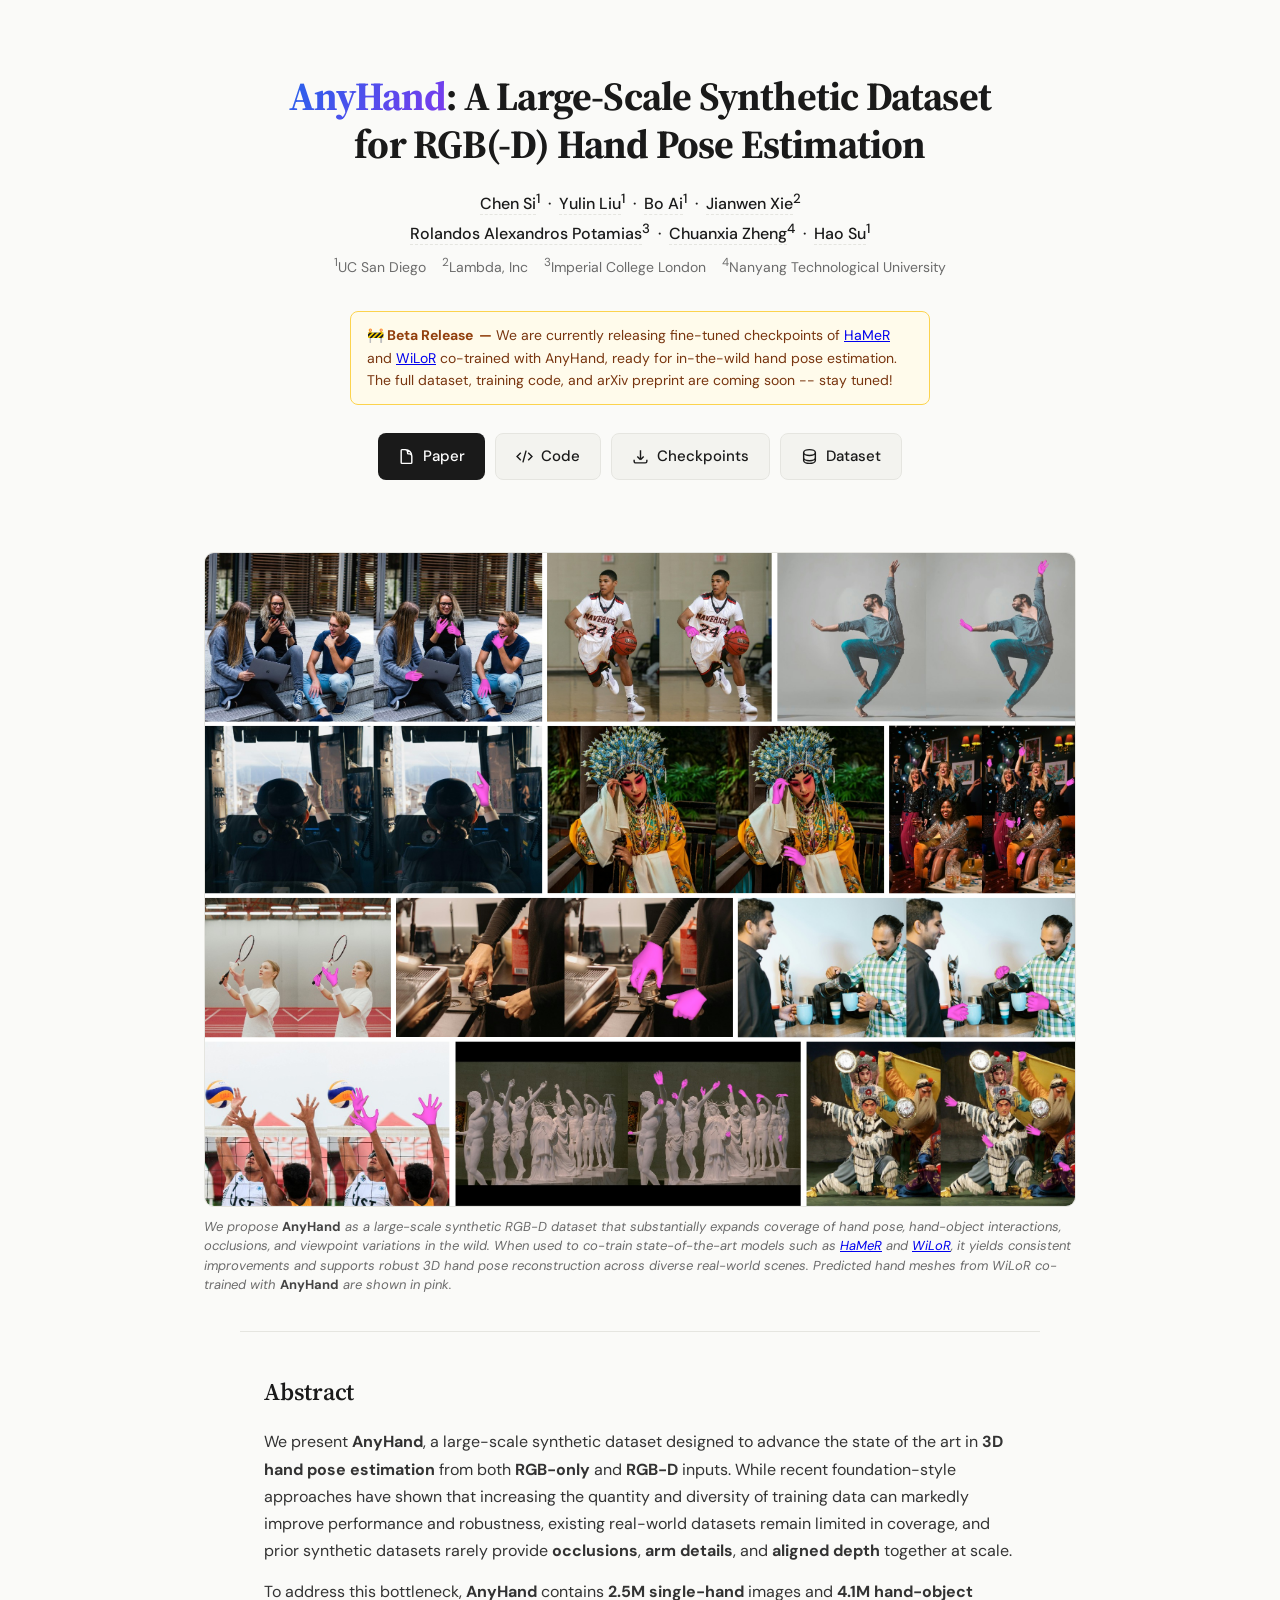
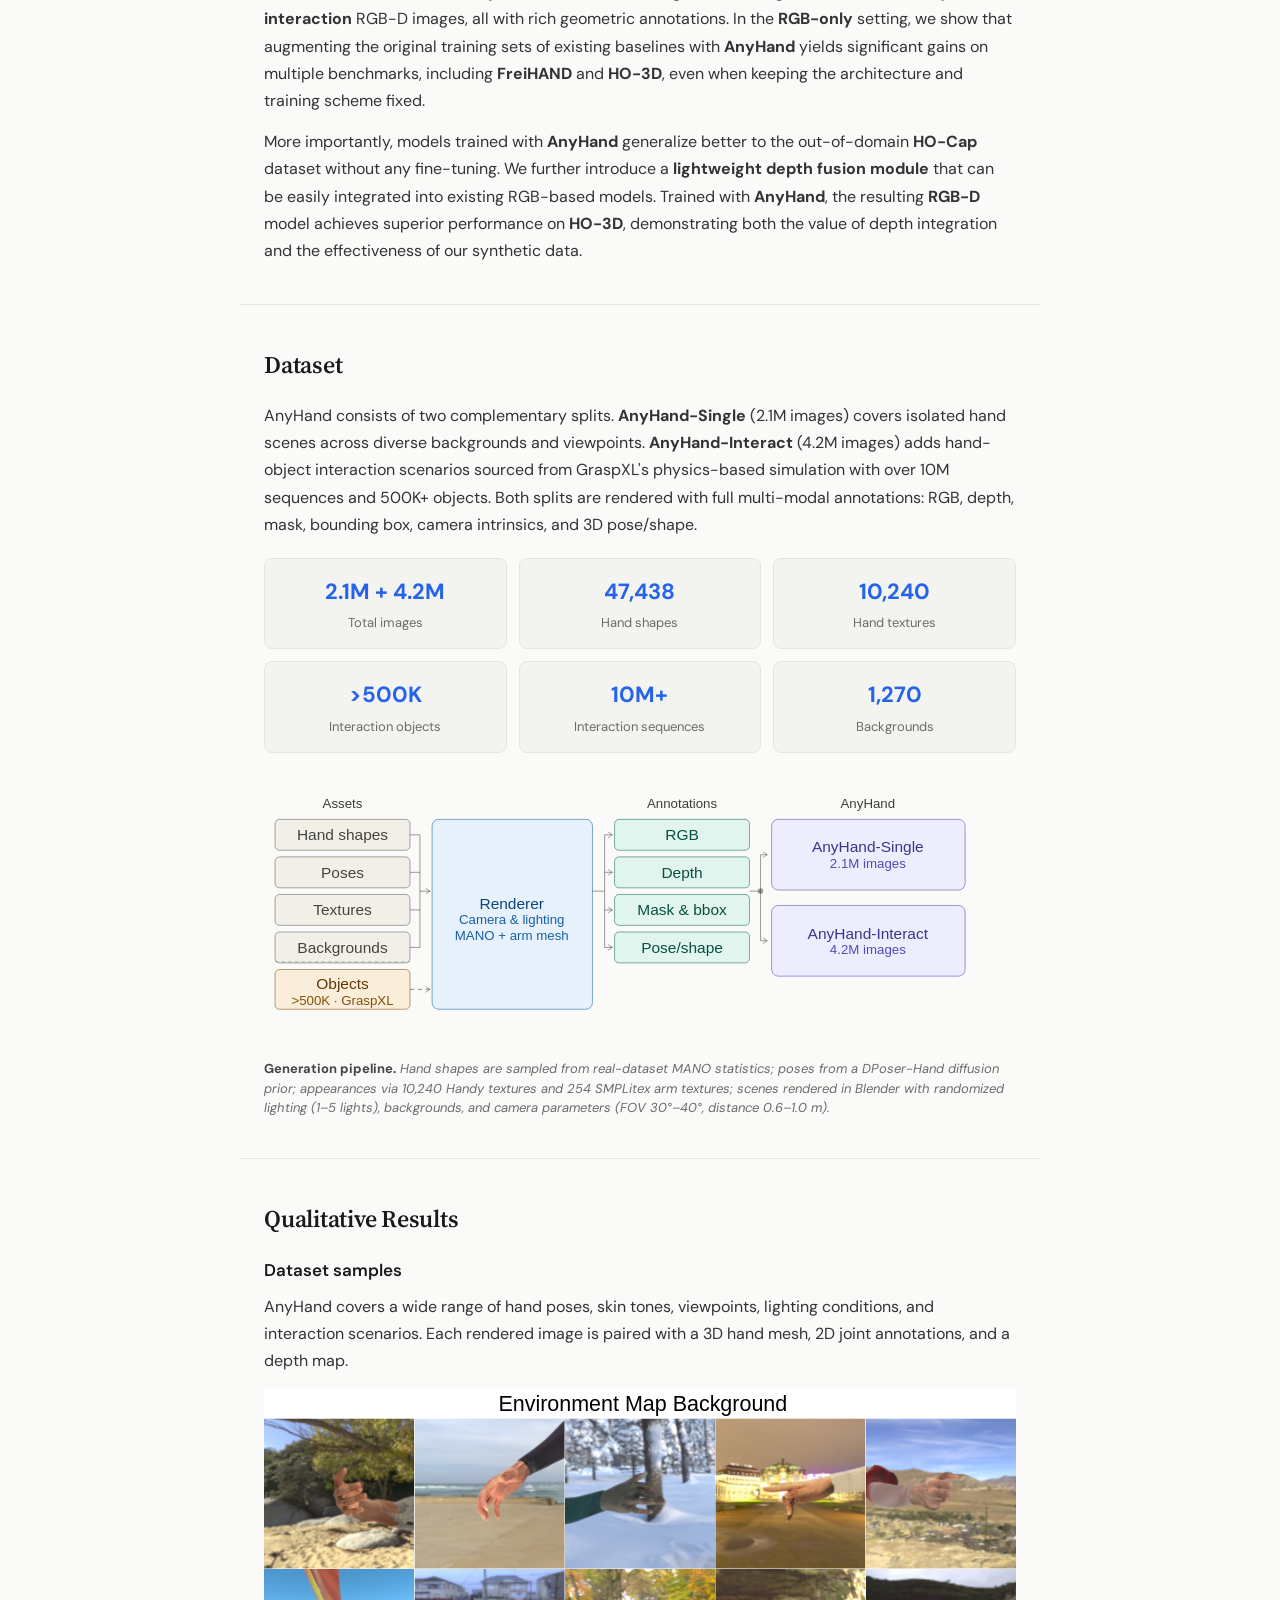
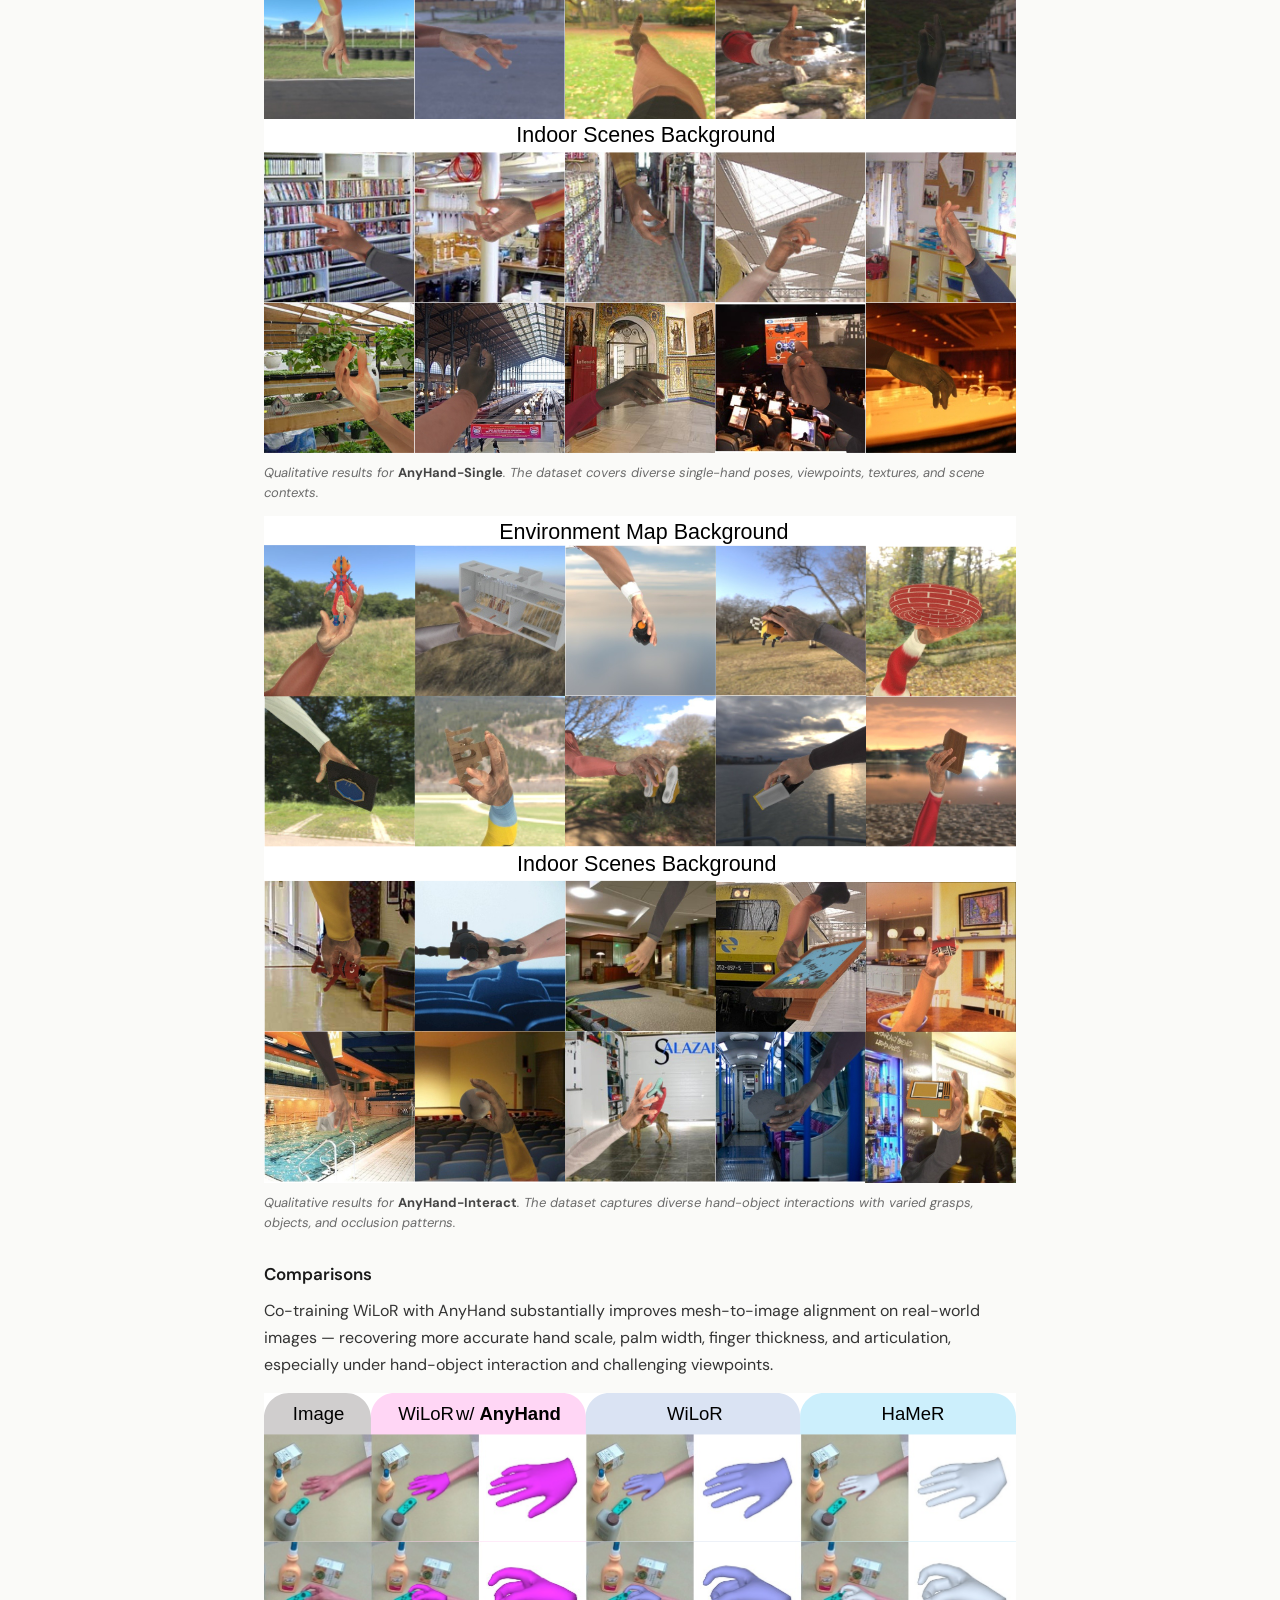
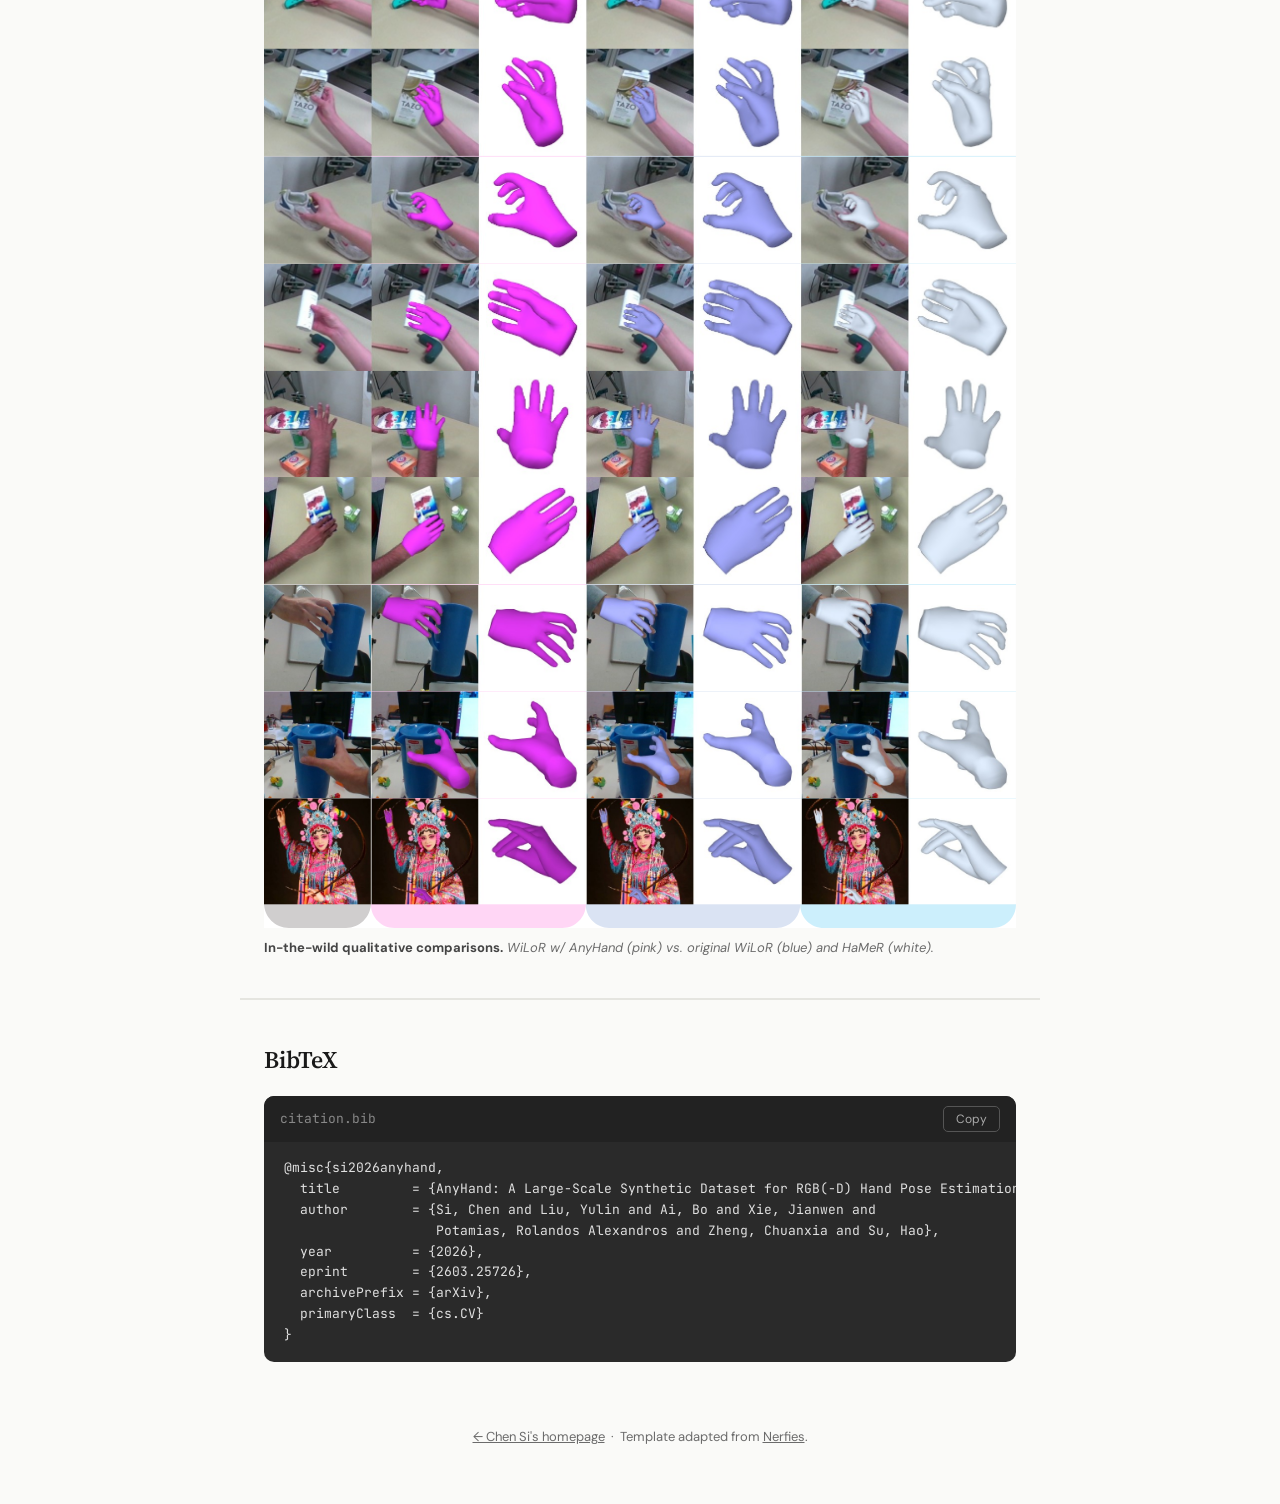
==== projects/AnyHand/index.html @ 67a6079a "add arxiv links" ====
<!DOCTYPE html>
<html lang="en">
<head>
  <meta charset="UTF-8">
  <meta name="viewport" content="width=device-width, initial-scale=1.0">
  <title>AnyHand: A Large-Scale Synthetic Dataset for RGB(-D) Hand Pose Estimation</title>
  <meta name="description" content="AnyHand is a large-scale synthetic dataset for RGB(-D) hand pose estimation with 6.3M images covering diverse poses, appearances, and hand-object interactions.">
  <link rel="preconnect" href="https://fonts.googleapis.com">
  <link href="https://fonts.googleapis.com/css2?family=Source+Serif+4:ital,opsz,wght@0,8..60,300;0,8..60,400;0,8..60,600;0,8..60,700;1,8..60,400&family=JetBrains+Mono:wght@400&family=DM+Sans:wght@400;500;600&display=swap" rel="stylesheet">
  <style>
    :root {
      --bg: #fafaf8;
      --fg: #1a1a1a;
      --muted: #6b6b6b;
      --accent: #2563eb;
      --border: #e5e5e0;
      --card-bg: #f3f3ef;
      --code-bg: #2a2a2a;
      --code-fg: #e0e0e0;
      --max-w: 800px;
    }

    *, *::before, *::after { margin: 0; padding: 0; box-sizing: border-box; }

    body {
      font-family: 'DM Sans', sans-serif;
      background: var(--bg);
      color: var(--fg);
      line-height: 1.7;
      font-size: 16px;
      -webkit-font-smoothing: antialiased;
    }

    /* --- Hero --- */
    .hero {
      max-width: var(--max-w);
      margin: 0 auto;
      padding: 72px 24px 36px;
      text-align: center;
    }

    .venue-badge {
      display: inline-block;
      font-size: 13px;
      font-weight: 600;
      letter-spacing: 0.08em;
      text-transform: uppercase;
      color: var(--accent);
      border: 1.5px solid var(--accent);
      border-radius: 100px;
      padding: 4px 16px;
      margin-bottom: 28px;
    }

    h1 {
      font-family: 'Source Serif 4', serif;
      font-weight: 700;
      font-size: clamp(26px, 5vw, 40px);
      line-height: 1.2;
      letter-spacing: -0.02em;
      margin-bottom: 20px;
    }

    h1 .highlight {
      background: linear-gradient(120deg, #2563eb 0%, #7c3aed 100%);
      -webkit-background-clip: text;
      -webkit-text-fill-color: transparent;
      background-clip: text;
    }

    /* --- Authors --- */
    .authors {
      font-size: 16px;
      font-weight: 500;
      margin-bottom: 6px;
    }
    .authors a { color: var(--fg); text-decoration: none; border-bottom: 1px dashed var(--border); transition: border-color 0.2s; }
    .authors a:hover { border-color: var(--accent); color: var(--accent); }
    .authors .me { font-weight: 700; }

    .affiliations {
      font-size: 14px;
      color: var(--muted);
      margin-bottom: 32px;
    }

    /* --- Beta note --- */
    .beta-note {
      max-width: 580px;
      margin: 0 auto 28px;
      background: #fffbeb;
      border: 1px solid #fcd34d;
      border-radius: 8px;
      padding: 12px 16px;
      font-size: 14px;
      color: #78350f;
      text-align: left;
      line-height: 1.6;
    }
    .beta-note strong { color: #92400e; }

    /* --- Link buttons --- */
    .links {
      display: flex;
      justify-content: center;
      gap: 10px;
      flex-wrap: wrap;
    }

    .link-btn {
      display: inline-flex;
      align-items: center;
      gap: 8px;
      padding: 10px 20px;
      border-radius: 8px;
      font-size: 15px;
      font-weight: 500;
      text-decoration: none;
      transition: all 0.2s ease;
    }
    .link-btn.primary { background: var(--fg); color: #fff; }
    .link-btn.primary:hover { background: #333; transform: translateY(-1px); }
    .link-btn.secondary { background: var(--card-bg); color: var(--fg); border: 1px solid var(--border); }
    .link-btn.secondary:hover { background: #eaeae5; transform: translateY(-1px); }
    .link-btn svg { width: 17px; height: 17px; flex-shrink: 0; }

    /* --- Divider --- */
    .divider { max-width: var(--max-w); margin: 0 auto; border: none; border-top: 1px solid var(--border); }

    /* --- Sections --- */
    section { max-width: var(--max-w); margin: 0 auto; padding: 40px 24px; }

    section h2 {
      font-family: 'Source Serif 4', serif;
      font-weight: 600;
      font-size: 24px;
      margin-bottom: 16px;
      letter-spacing: -0.01em;
    }

    section h3 {
      font-size: 17px;
      font-weight: 600;
      margin: 28px 0 8px;
    }

    section p { color: #333; margin-bottom: 14px; }
    section p:last-child { margin-bottom: 0; }

    /* --- Teaser --- */
    .teaser { max-width: 920px; margin: 0 auto; padding: 36px 24px 0; text-align: center; }
    .teaser img { width: 100%; border-radius: 10px; border: 1px solid var(--border); }

    /* --- Figure placeholders --- */
    .fig-placeholder {
      width: 100%;
      background: var(--card-bg);
      border: 2px dashed #d1d1cc;
      border-radius: 10px;
      display: flex;
      flex-direction: column;
      align-items: center;
      justify-content: center;
      color: #aaa;
      gap: 5px;
    }
    .fig-placeholder svg { width: 26px; height: 26px; color: #ccc; margin-bottom: 2px; }
    .fig-placeholder .ph-label { font-weight: 600; font-size: 11px; letter-spacing: .6px; text-transform: uppercase; color: #c0c0bb; }
    .fig-placeholder .ph-path  { font-family: 'JetBrains Mono', monospace; font-size: 12px; color: #bbb; }
    .fig-placeholder .ph-note  { font-size: 12px; color: #ccc; }

    .fig-caption {
      font-size: 13px;
      color: var(--muted);
      margin-top: 10px;
      font-style: italic;
      line-height: 1.5;
    }
    .fig-caption strong { font-style: normal; color: #444; }

    /* --- Stats grid --- */
    .stats-grid {
      display: grid;
      grid-template-columns: repeat(3, 1fr);
      gap: 12px;
      margin: 20px 0;
    }
    .stat-card {
      background: var(--card-bg);
      border: 1px solid var(--border);
      border-radius: 8px;
      padding: 14px 12px;
      text-align: center;
    }
    .stat-val { font-size: 22px; font-weight: 700; color: var(--accent); }
    .stat-lbl { font-size: 13px; color: var(--muted); margin-top: 2px; }

    /* --- Tables --- */
    .table-wrap { overflow-x: auto; margin: 14px 0 6px; }
    table { width: 100%; border-collapse: collapse; font-size: 14px; min-width: 460px; }
    th {
      background: var(--card-bg);
      padding: 8px 12px;
      text-align: center;
      font-weight: 600;
      border-bottom: 2px solid var(--border);
      white-space: nowrap;
    }
    th.left { text-align: left; }
    td { padding: 7px 12px; border-bottom: 1px solid var(--border); text-align: center; }
    td.left { text-align: left; }
    tr:last-child td { border-bottom: none; }
    tr:hover td { background: rgba(37,99,235,0.03); }
    .rank1 { background: rgba(255,215,0,0.22); font-weight: 700; }
    .rank2 { background: rgba(192,192,192,0.22); font-weight: 700; }
    .rank3 { background: rgba(205,127,50,0.16); }
    tr.ours td { background: rgba(37,99,235,0.06); font-weight: 600; }
    tr.sep td  { border-top: 2px solid #ddd; }
    .table-note { font-size: 13px; color: var(--muted); font-style: italic; margin-top: 6px; }

    /* --- BibTeX --- */
    .bibtex-container { background: var(--code-bg); border-radius: 10px; overflow: hidden; }
    .bibtex-header {
      display: flex; justify-content: space-between; align-items: center;
      padding: 10px 16px; background: #222;
      font-size: 13px; color: #888; font-family: 'JetBrains Mono', monospace;
    }
    .copy-btn {
      background: transparent; border: 1px solid #555; color: #aaa;
      font-size: 12px; font-family: 'DM Sans', sans-serif;
      padding: 4px 12px; border-radius: 5px; cursor: pointer; transition: all 0.2s;
    }
    .copy-btn:hover { background: #444; color: #fff; }
    .copy-btn.copied { background: #16a34a; border-color: #16a34a; color: #fff; }
    .bibtex-code {
      padding: 16px 20px;
      font-family: 'JetBrains Mono', monospace;
      font-size: 13px; line-height: 1.6;
      color: var(--code-fg); overflow-x: auto; white-space: pre;
    }

    /* --- Footer --- */
    footer {
      max-width: var(--max-w); margin: 0 auto;
      padding: 24px 24px 56px;
      text-align: center; font-size: 13px; color: var(--muted);
    }
    footer a { color: var(--muted); }

    /* --- Animations --- */
    .hero, .teaser, section { animation: fadeUp 0.55s ease both; }
    .hero   { animation-delay: 0s; }
    .teaser { animation-delay: 0.08s; }
    section { animation-delay: 0.14s; }
    @keyframes fadeUp {
      from { opacity: 0; transform: translateY(14px); }
      to   { opacity: 1; transform: translateY(0); }
    }

    @media (max-width: 600px) {
      .hero { padding: 44px 18px 28px; }
      section { padding: 28px 18px; }
      .links { gap: 8px; }
      .link-btn { padding: 9px 14px; font-size: 14px; }
      .stats-grid { grid-template-columns: repeat(2, 1fr); }
    }
  </style>
</head>
<body>

<!-- ===== HERO ===== -->
<div class="hero">
  <!-- <div class="venue-badge">ECCV 2026</div> -->

  <h1>
    <span class="highlight">AnyHand</span>: A Large-Scale Synthetic Dataset<br>for RGB(-D) Hand Pose Estimation
  </h1>

  <p class="authors">
    <a href="https://chen-si-cs.github.io/">Chen Si</a><sup>1</sup> &nbsp;·&nbsp;
    <a href="https://liuyulinn.github.io/">Yulin Liu</a><sup>1</sup> &nbsp;·&nbsp;
    <a href="https://albertboai.com/">Bo Ai</a><sup>1</sup> &nbsp;·&nbsp;
    <a href="http://www.stat.ucla.edu/~jxie/">Jianwen Xie</a><sup>2</sup><br>
    <a href="https://rolpotamias.github.io/">Rolandos Alexandros Potamias</a><sup>3</sup> &nbsp;·&nbsp;
    <a href="https://physicalvision.github.io/people/~chuanxia">Chuanxia Zheng</a><sup>4</sup> &nbsp;·&nbsp;
    <a href="https://cseweb.ucsd.edu/~haosu/">Hao Su</a><sup>1</sup>
  </p>

  <p class="affiliations">
    <sup>1</sup>UC San Diego &nbsp;&nbsp;
    <sup>2</sup>Lambda, Inc &nbsp;&nbsp;
    <sup>3</sup>Imperial College London &nbsp;&nbsp;
    <sup>4</sup>Nanyang Technological University
  </p>

  <div class="beta-note">
    <strong>🚧 Beta Release &nbsp;—</strong>
    We are currently releasing fine-tuned checkpoints of <a class="paper-link" href="https://arxiv.org/abs/2312.05251">HaMeR</a> and <a class="paper-link" href="https://arxiv.org/abs/2409.12259">WiLoR</a>
    co-trained with AnyHand, ready for in-the-wild hand pose estimation.
    The full dataset, training code, and arXiv preprint are coming soon -- stay tuned!
  </div>

  <div class="links">
    <a href="https://arxiv.org/abs/2603.25726" class="link-btn primary">
      <svg xmlns="http://www.w3.org/2000/svg" fill="none" viewBox="0 0 24 24" stroke="currentColor" stroke-width="2">
        <path d="M19.5 14.25v-2.625a3.375 3.375 0 0 0-3.375-3.375h-1.5A1.125 1.125 0 0 1 13.5 7.125v-1.5a3.375 3.375 0 0 0-3.375-3.375H8.25m2.25 0H5.625c-.621 0-1.125.504-1.125 1.125v17.25c0 .621.504 1.125 1.125 1.125h12.75c.621 0 1.125-.504 1.125-1.125V11.25a9 9 0 0 0-9-9Z"/>
      </svg>
      Paper
    </a>
    <!-- <a href="#" class="link-btn secondary">
      <svg xmlns="http://www.w3.org/2000/svg" fill="none" viewBox="0 0 24 24" stroke="currentColor" stroke-width="2">
        <path d="M12 7.5h1.5m-1.5 3h1.5m-7.5 3h7.5m-7.5 3h7.5m3-9h3.375c.621 0 1.125.504 1.125 1.125V18a2.25 2.25 0 0 1-2.25 2.25M16.5 7.5V18a2.25 2.25 0 0 0 2.25 2.25M16.5 7.5V4.875c0-.621-.504-1.125-1.125-1.125H4.125C3.504 3.75 3 4.254 3 4.875V18a2.25 2.25 0 0 0 2.25 2.25h13.5M6 7.5h3v3H6v-3Z"/>
      </svg>
      arXiv
    </a> -->
    <a href="https://github.com/chen-si-cs/AnyHand" class="link-btn secondary">
      <svg xmlns="http://www.w3.org/2000/svg" fill="none" viewBox="0 0 24 24" stroke="currentColor" stroke-width="2">
        <path d="M17.25 6.75 22.5 12l-5.25 5.25m-10.5 0L1.5 12l5.25-5.25m7.5-3-4.5 16.5"/>
      </svg>
      Code
    </a>
    <a href="#" class="link-btn secondary">
      <svg xmlns="http://www.w3.org/2000/svg" fill="none" viewBox="0 0 24 24" stroke="currentColor" stroke-width="2">
        <path d="M3 16.5v2.25A2.25 2.25 0 0 0 5.25 21h13.5A2.25 2.25 0 0 0 21 18.75V16.5M16.5 12 12 16.5m0 0L7.5 12m4.5 4.5V3"/>
      </svg>
      Checkpoints
    </a>
    <a href="#" class="link-btn secondary">
      <svg xmlns="http://www.w3.org/2000/svg" fill="none" viewBox="0 0 24 24" stroke="currentColor" stroke-width="2">
        <path d="M20.25 6.375c0 2.278-3.694 4.125-8.25 4.125S3.75 8.653 3.75 6.375m16.5 0c0-2.278-3.694-4.125-8.25-4.125S3.75 4.097 3.75 6.375m16.5 0v11.25c0 2.278-3.694 4.125-8.25 4.125s-8.25-1.847-8.25-4.125V6.375m16.5 0v3.75m-16.5-3.75v3.75m16.5 0v3.75C20.25 16.153 16.556 18 12 18s-8.25-1.847-8.25-4.125v-3.75"/>
      </svg>
      Dataset
    </a>
  </div>
</div>

<!-- ===== TEASER ===== -->
<div class="teaser">
  <!--
    ┌─ REPLACEMENT ───────────────────────────────────────────────────┐
    │ teaser figure                                                  │
    └────────────────────────────────────────────────────────────────┘
  -->
  <img src="figs/teaser.svg" alt="AnyHand teaser figure" style="width:100%; height:auto; display:block;">
  <p class="fig-caption" style="text-align: left;">
    We propose <strong>AnyHand</strong> as a large-scale synthetic RGB-D dataset that substantially expands coverage of hand pose, hand-object interactions, occlusions, and viewpoint variations in the wild.
    When used to co-train state-of-the-art models such as <a class="paper-link" href="https://arxiv.org/abs/2312.05251">HaMeR</a> and <a class="paper-link" href="https://arxiv.org/abs/2409.12259">WiLoR</a>, it yields consistent improvements and supports robust 3D hand pose reconstruction across diverse real-world scenes.
    Predicted hand meshes from WiLoR co-trained with <strong>AnyHand</strong> are shown in pink.
  </p>
</div>

<hr class="divider" style="margin-top: 36px;">

<!-- ===== ABSTRACT ===== -->
<section>
  <h2>Abstract</h2>
  <p>
  We present <strong>AnyHand</strong>, a large-scale synthetic dataset designed to advance the state of the art in <strong>3D hand pose estimation</strong> from both <strong>RGB-only</strong> and <strong>RGB-D</strong> inputs. While recent foundation-style approaches have shown that increasing the quantity and diversity of training data can markedly improve performance and robustness, existing real-world datasets remain limited in coverage, and prior synthetic datasets rarely provide <strong>occlusions</strong>, <strong>arm details</strong>, and <strong>aligned depth</strong> together at scale.
</p>

<p>
  To address this bottleneck, <strong>AnyHand</strong> contains <strong>2.5M single-hand</strong> images and <strong>4.1M hand-object interaction</strong> RGB-D images, all with rich geometric annotations. In the <strong>RGB-only</strong> setting, we show that augmenting the original training sets of existing baselines with <strong>AnyHand</strong> yields significant gains on multiple benchmarks, including <strong>FreiHAND</strong> and <strong>HO-3D</strong>, even when keeping the architecture and training scheme fixed.
</p>

<p>
  More importantly, models trained with <strong>AnyHand</strong> generalize better to the out-of-domain <strong>HO-Cap</strong> dataset without any fine-tuning. We further introduce a <strong>lightweight depth fusion module</strong> that can be easily integrated into existing RGB-based models. Trained with <strong>AnyHand</strong>, the resulting <strong>RGB-D</strong> model achieves superior performance on <strong>HO-3D</strong>, demonstrating both the value of depth integration and the effectiveness of our synthetic data.
</p>
</section>

<hr class="divider">

<!-- ===== DATASET ===== -->
<section>
  <h2>Dataset</h2>
  <p>
    AnyHand consists of two complementary splits.
    <strong>AnyHand-Single</strong> (2.1M images) covers isolated hand scenes across diverse backgrounds
    and viewpoints. <strong>AnyHand-Interact</strong> (4.2M images) adds hand-object interaction
    scenarios sourced from GraspXL's physics-based simulation with over 10M sequences and 500K+ objects.
    Both splits are rendered with full multi-modal annotations: RGB, depth, mask, bounding box,
    camera intrinsics, and 3D pose/shape.
  </p>

  <div class="stats-grid">
    <div class="stat-card"><div class="stat-val">2.1M + 4.2M</div><div class="stat-lbl">Total images</div></div>
    <div class="stat-card"><div class="stat-val">47,438</div><div class="stat-lbl">Hand shapes</div></div>
    <div class="stat-card"><div class="stat-val">10,240</div><div class="stat-lbl">Hand textures</div></div>
    <div class="stat-card"><div class="stat-val">&gt;500K</div><div class="stat-lbl">Interaction objects</div></div>
    <div class="stat-card"><div class="stat-val">10M+</div><div class="stat-lbl">Interaction sequences</div></div>
    <div class="stat-card"><div class="stat-val">1,270</div><div class="stat-lbl">Backgrounds</div></div>
  </div>

  <!--
    ┌─ REPLACE THIS BLOCK ──────────────────────────────────────────┐
    │ <img src="figs/pipeline.png" alt="AnyHand generation pipeline"│
    │      style="width:100%;border-radius:8px;                     │
    │             border:1px solid var(--border);">                  │
    └───────────────────────────────────────────────────────────────┘
  -->
  <img src="figs/anyhand_pipeline.svg" alt="AnyHand Gen Pipeline figure" style="width:100%; height:auto; display:block;">
  <p class="fig-caption" style="margin-top: 10px;">
    <strong>Generation pipeline.</strong> Hand shapes are sampled from real-dataset MANO statistics;
    poses from a DPoser-Hand diffusion prior; appearances via 10,240 Handy textures and 254 SMPLitex
    arm textures; scenes rendered in Blender with randomized lighting (1–5 lights), backgrounds, and
    camera parameters (FOV 30°–40°, distance 0.6–1.0 m).
  </p>
</section>

<hr class="divider">

<!-- ===== QUALITATIVE ===== -->
<section>
  <h2>Qualitative Results</h2>

  <h3 style="margin-top: 0;">Dataset samples</h3>
  <p>
    AnyHand covers a wide range of hand poses, skin tones, viewpoints, lighting conditions, and
    interaction scenarios. Each rendered image is paired with a 3D hand mesh, 2D joint annotations,
    and a depth map.
  </p>
  <!--
    ┌─ REPLACE THIS BLOCK ──────────────────────────────────────────┐
    │ <img src="figs/fig1_dataset_vis.png" alt="Dataset samples"    │
    │      style="width:100%;border-radius:8px;                     │
    │             border:1px solid var(--border);margin-top:14px;"> │
    └───────────────────────────────────────────────────────────────┘
  -->
  <img src="figs/single_hand_demo.svg" alt="AnyHand-Single Demo Figure" style="width:100%; height:auto; display:block;">
  <p class="fig-caption" style="margin-top: 10px;">
    Qualitative results for <strong>AnyHand-Single</strong>. The dataset covers diverse single-hand poses, viewpoints, textures, and scene contexts.
  </p>
  <img src="figs/interact_demo.svg" alt="AnyHand teaser figure" style="width:100%; height:auto; display:block;">
  <p class="fig-caption" style="margin-top: 10px;">
    Qualitative results for <strong>AnyHand-Interact</strong>. The dataset captures diverse hand-object interactions with varied grasps, objects, and occlusion patterns.
  </p>

  <h3>Comparisons</h3>
  <p>
    Co-training WiLoR with AnyHand substantially improves mesh-to-image alignment on real-world
    images — recovering more accurate hand scale, palm width, finger thickness, and articulation,
    especially under hand-object interaction and challenging viewpoints.
  </p>
  <!--
    ┌─ REPLACE THIS BLOCK ──────────────────────────────────────────┐
    │ <img src="figs/fig2_inthewild.png" alt="In-the-wild"          │
    │      style="width:100%;border-radius:8px;                     │
    │             border:1px solid var(--border);margin-top:14px;"> │
    └───────────────────────────────────────────────────────────────┘
  -->
  <img src="figs/in-the-wild-vis.svg" alt="In-the-wild" style="width:100%; height:auto; display:block;">
  <p class="fig-caption" style="margin-top: 10px;">
    <strong>In-the-wild qualitative comparisons.</strong>
    WiLoR w/ AnyHand (pink) vs. original WiLoR (blue) and HaMeR (white).
  </p>
</section>

<hr class="divider">

<!-- ===== RESULTS =====
<section>
  <h2>Results</h2>

  <h3 style="margin-top:0;">FreiHand</h3>
  <p style="font-size:14px; color:var(--muted); margin-bottom:0;">
    Co-training yields a <strong>7.6% PA-MPJPE improvement</strong> for HaMeR and
    <strong>1.9%</strong> for WiLoR.
  </p>
  <div class="table-wrap">
    <table>
      <thead>
        <tr>
          <th class="left">Method</th>
          <th>PA-MPJPE ↓</th><th>PA-MPVPE ↓</th><th>F@5mm ↑</th><th>F@15mm ↑</th>
        </tr>
      </thead>
      <tbody>
        <tr><td class="left">Mesh Graphormer</td><td>5.9</td><td>6.0</td><td>0.764</td><td>0.986</td></tr>
        <tr><td class="left">MobRecon</td><td>5.7</td><td>5.8</td><td>0.784</td><td>0.986</td></tr>
        <tr><td class="left">HaMeR <span style="font-size:12px;color:#999">CVPR24</span></td><td>6.0</td><td>5.7</td><td>0.785</td><td>0.990</td></tr>
        <tr><td class="left">Hamba <span style="font-size:12px;color:#999">NeurIPS24</span></td><td class="rank3">5.7</td><td class="rank2">5.3</td><td class="rank3">0.806</td><td class="rank2">0.992</td></tr>
        <tr><td class="left">WiLoR <span style="font-size:12px;color:#999">CVPR25</span></td><td class="rank2">5.5</td><td class="rank1">5.1</td><td class="rank1">0.825</td><td class="rank1">0.993</td></tr>
        <tr class="sep ours"><td class="left">HaMeR w/ AnyHand</td><td>5.545</td><td>5.246</td><td>0.811</td><td>0.993</td></tr>
        <tr class="ours"><td class="left">WiLoR w/ AnyHand</td><td class="rank1">5.394</td><td class="rank3">5.046</td><td class="rank2">0.827</td><td class="rank1">0.994</td></tr>
      </tbody>
    </table>
  </div>
  <p class="table-note">
    <span style="background:rgba(255,215,0,0.22);padding:1px 6px;border-radius:3px;">Gold</span> 1st &nbsp;
    <span style="background:rgba(192,192,192,0.22);padding:1px 6px;border-radius:3px;">Silver</span> 2nd &nbsp;
    <span style="background:rgba(205,127,50,0.16);padding:1px 6px;border-radius:3px;">Bronze</span> 3rd &nbsp;
    <span style="background:rgba(37,99,235,0.06);padding:1px 6px;border-radius:3px;font-weight:600;">Blue</span> ours
  </p>

  <h3>HO-3D v2</h3>
  <p style="font-size:14px; color:var(--muted); margin-bottom:0;">
    AnyHand reduces PA-MPJPE by <strong>3.0%</strong> for HaMeR and <strong>1.9%</strong> for WiLoR.
  </p>
  <div class="table-wrap">
    <table>
      <thead>
        <tr>
          <th class="left">Method</th>
          <th>AUCj ↑</th><th>PA-MPJPE ↓</th><th>AUCv ↑</th><th>PA-MPVPE ↓</th><th>F@5 ↑</th><th>F@15 ↑</th>
        </tr>
      </thead>
      <tbody>
        <tr><td class="left">AMVUR</td><td>0.835</td><td>8.3</td><td>0.836</td><td>8.2</td><td>0.608</td><td>0.965</td></tr>
        <tr><td class="left">HaMeR <span style="font-size:12px;color:#999">CVPR24</span></td><td>0.846</td><td>7.7</td><td>0.841</td><td>7.9</td><td>0.635</td><td>0.980</td></tr>
        <tr><td class="left">Hamba <span style="font-size:12px;color:#999">NeurIPS24</span></td><td class="rank3">0.850</td><td class="rank3">7.5</td><td class="rank3">0.843</td><td class="rank3">7.7</td><td class="rank3">0.648</td><td class="rank3">0.982</td></tr>
        <tr><td class="left">WiLoR <span style="font-size:12px;color:#999">CVPR25</span></td><td class="rank2">0.851</td><td class="rank2">7.5</td><td class="rank2">0.846</td><td class="rank2">7.7</td><td class="rank2">0.646</td><td class="rank2">0.983</td></tr>
        <tr class="sep ours"><td class="left">HaMeR w/ AnyHand</td><td class="rank2">0.851</td><td>7.471</td><td class="rank3">0.847</td><td>7.676</td><td>0.645</td><td class="rank1">0.984</td></tr>
        <tr class="ours"><td class="left">WiLoR w/ AnyHand</td><td class="rank1">0.853</td><td class="rank1">7.355</td><td class="rank1">0.848</td><td class="rank1">7.624</td><td class="rank1">0.649</td><td class="rank1">0.984</td></tr>
      </tbody>
    </table>
  </div>

  <h3>Sim-and-real co-training ratio</h3>
  <p style="font-size:14px; color:#333;">
    HaMeR trained with a fixed 2.7M-sample budget, varying the AnyHand proportion.
    Mixed settings (25–75%) consistently outperform both the real-only baseline (0%) and
    fully synthetic training (100%), confirming AnyHand works best as a complementary source.
  </p>
  
  <div class="fig-placeholder" style="height:200px; margin-top:10px;">
    <svg xmlns="http://www.w3.org/2000/svg" fill="none" viewBox="0 0 24 24" stroke="currentColor" stroke-width="1.5"><path d="M3 13.125C3 12.504 3.504 12 4.125 12h2.25c.621 0 1.125.504 1.125 1.125v6.75C7.5 20.496 6.996 21 6.375 21h-2.25A1.125 1.125 0 0 1 3 19.875v-6.75ZM9.75 8.625c0-.621.504-1.125 1.125-1.125h2.25c.621 0 1.125.504 1.125 1.125v11.25c0 .621-.504 1.125-1.125 1.125h-2.25a1.125 1.125 0 0 1-1.125-1.125V8.625ZM16.5 4.125c0-.621.504-1.125 1.125-1.125h2.25C20.496 3 21 3.504 21 4.125v15.75c0 .621-.504 1.125-1.125 1.125h-2.25a1.125 1.125 0 0 1-1.125-1.125V4.125Z"/></svg>
    <span class="ph-label">Fig. 3 — Mixing Ratio Study</span>
    <span class="ph-path">figs/fig3_mixing_ratio.png</span>
    <span class="ph-note">FreiHand · HO-3D v2 · HO-Cap — error vs. AnyHand proportion (0–100%)</span>
  </div>
  <p class="fig-caption" style="margin-top:10px;">
    Error (PA-MPJPE / PA-MPVPE) vs. AnyHand mixing ratio under a fixed 2.7M training budget.
  </p>
</section> -->

<hr class="divider">

<!-- ===== BIBTEX ===== -->
<section>
  <h2>BibTeX</h2>
  <div class="bibtex-container">
    <div class="bibtex-header">
      <span>citation.bib</span>
      <button class="copy-btn" onclick="copyBibtex(this)">Copy</button>
    </div>
    <div class="bibtex-code" id="bibtex">@misc{si2026anyhand,
  title         = {AnyHand: A Large-Scale Synthetic Dataset for RGB(-D) Hand Pose Estimation},
  author        = {Si, Chen and Liu, Yulin and Ai, Bo and Xie, Jianwen and
                   Potamias, Rolandos Alexandros and Zheng, Chuanxia and Su, Hao},
  year          = {2026},
  eprint        = {2603.25726},
  archivePrefix = {arXiv},
  primaryClass  = {cs.CV}
}</div>
  </div>
</section>

<!-- ===== FOOTER ===== -->
<footer>
  <a href="../../index.html">← Chen Si's homepage</a>
  &nbsp;·&nbsp;
  Template adapted from <a href="https://nerfies.github.io" target="_blank">Nerfies</a>.
</footer>

<script>
  function copyBibtex(btn) {
    const text = document.getElementById('bibtex').textContent;
    navigator.clipboard.writeText(text).then(() => {
      btn.textContent = 'Copied!';
      btn.classList.add('copied');
      setTimeout(() => { btn.textContent = 'Copy'; btn.classList.remove('copied'); }, 2000);
    });
  }
</script>

</body>
</html>
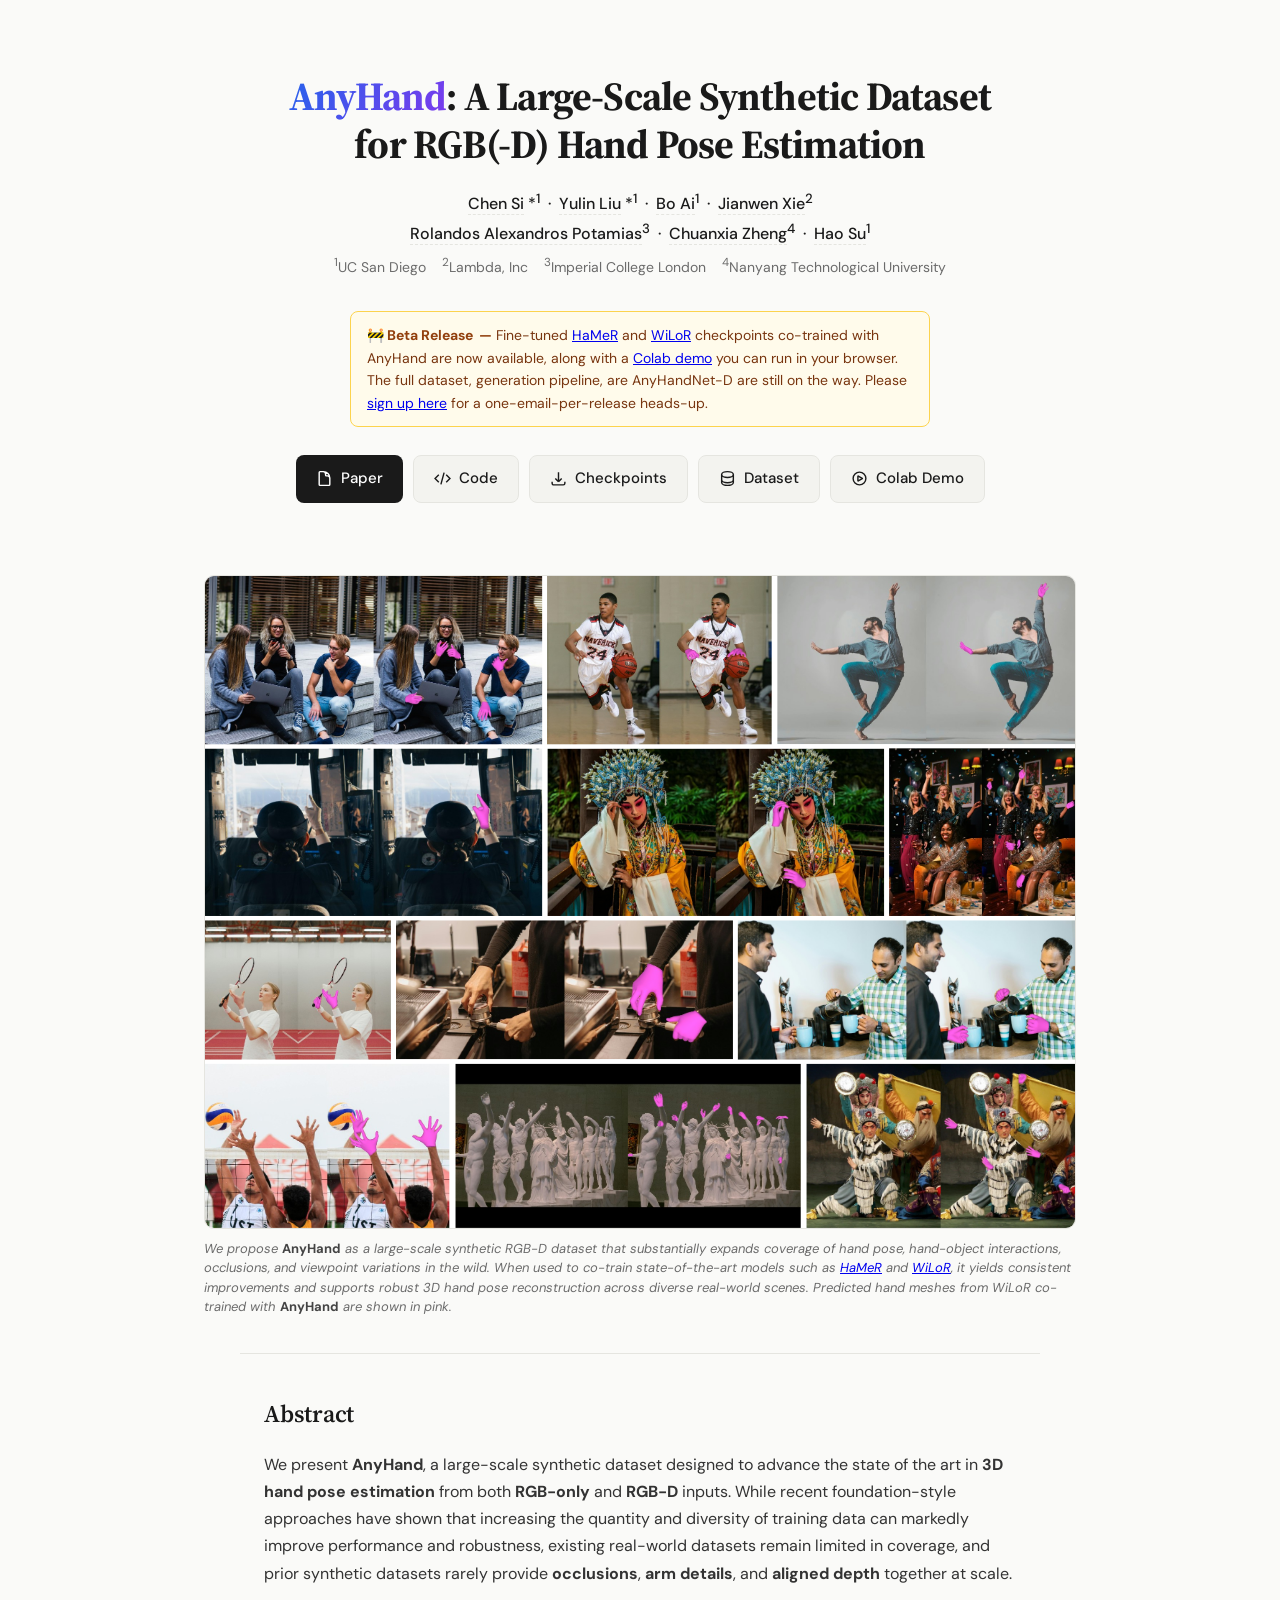
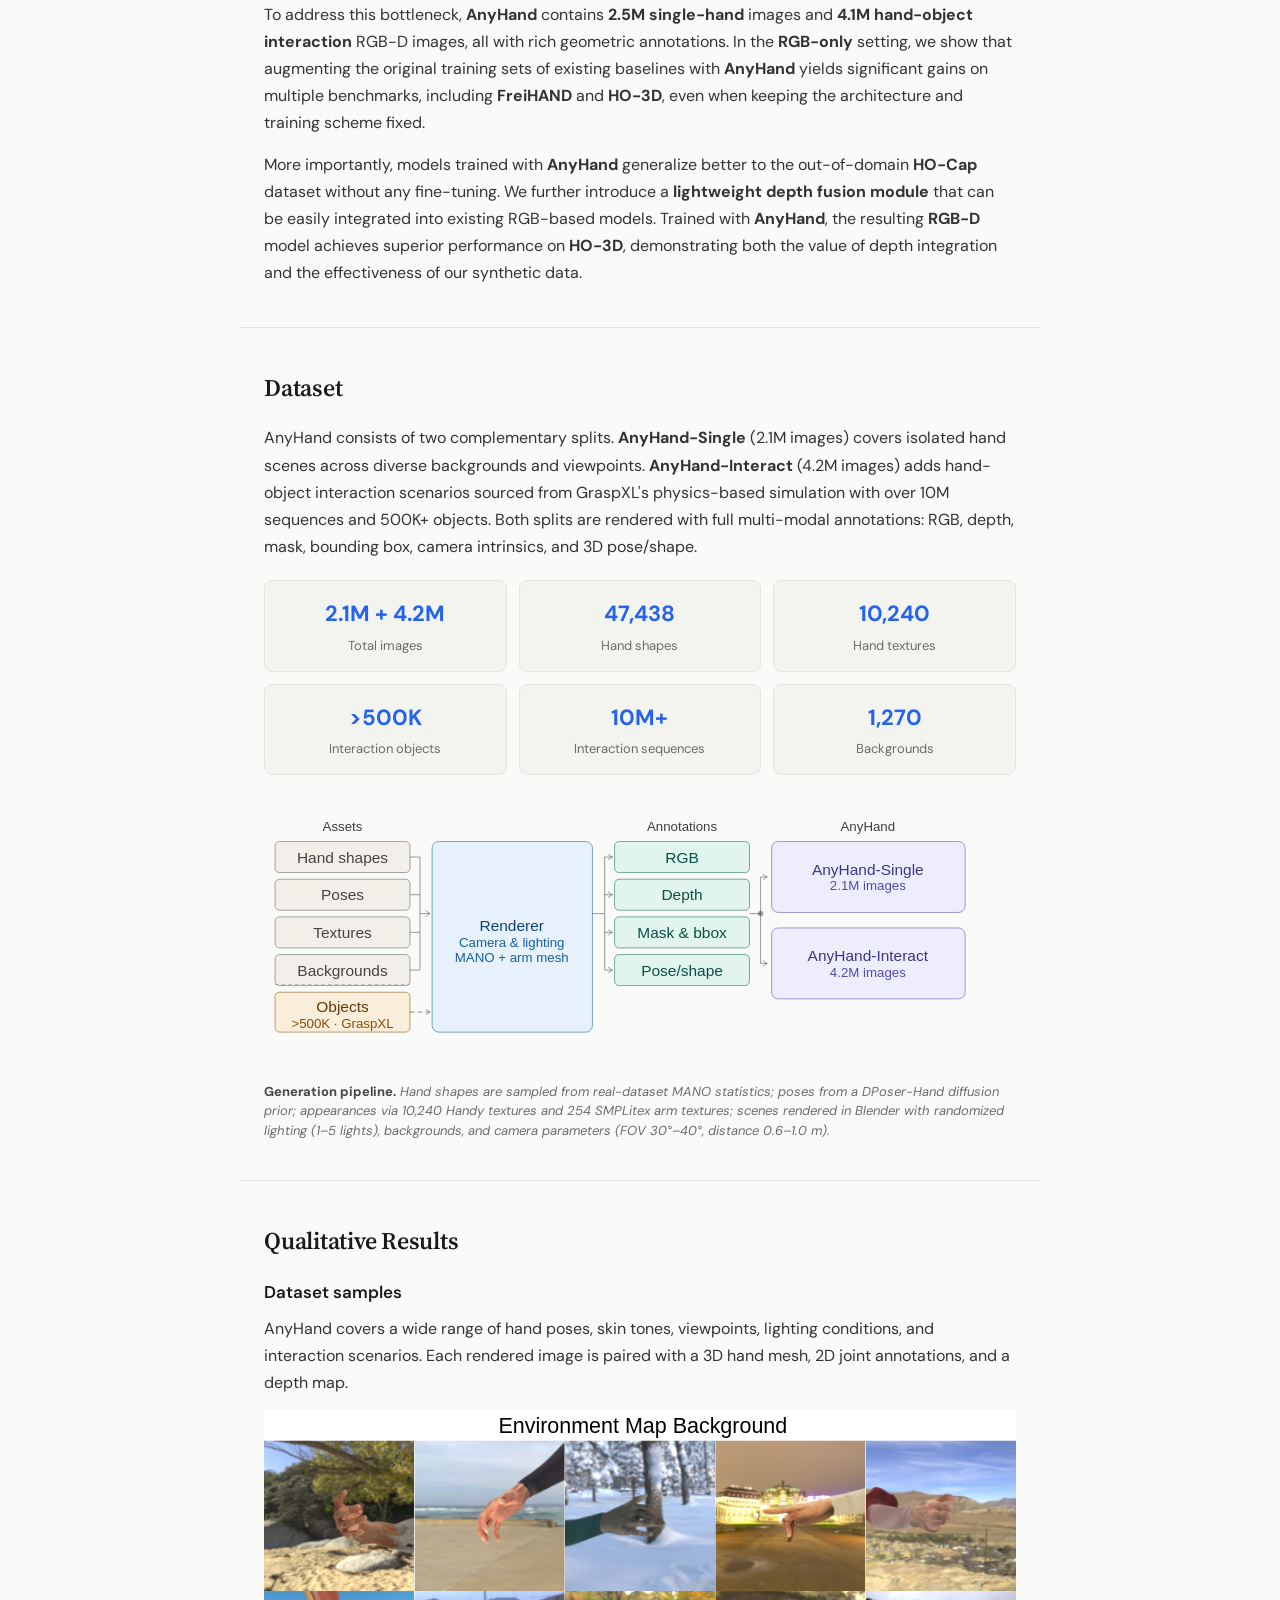
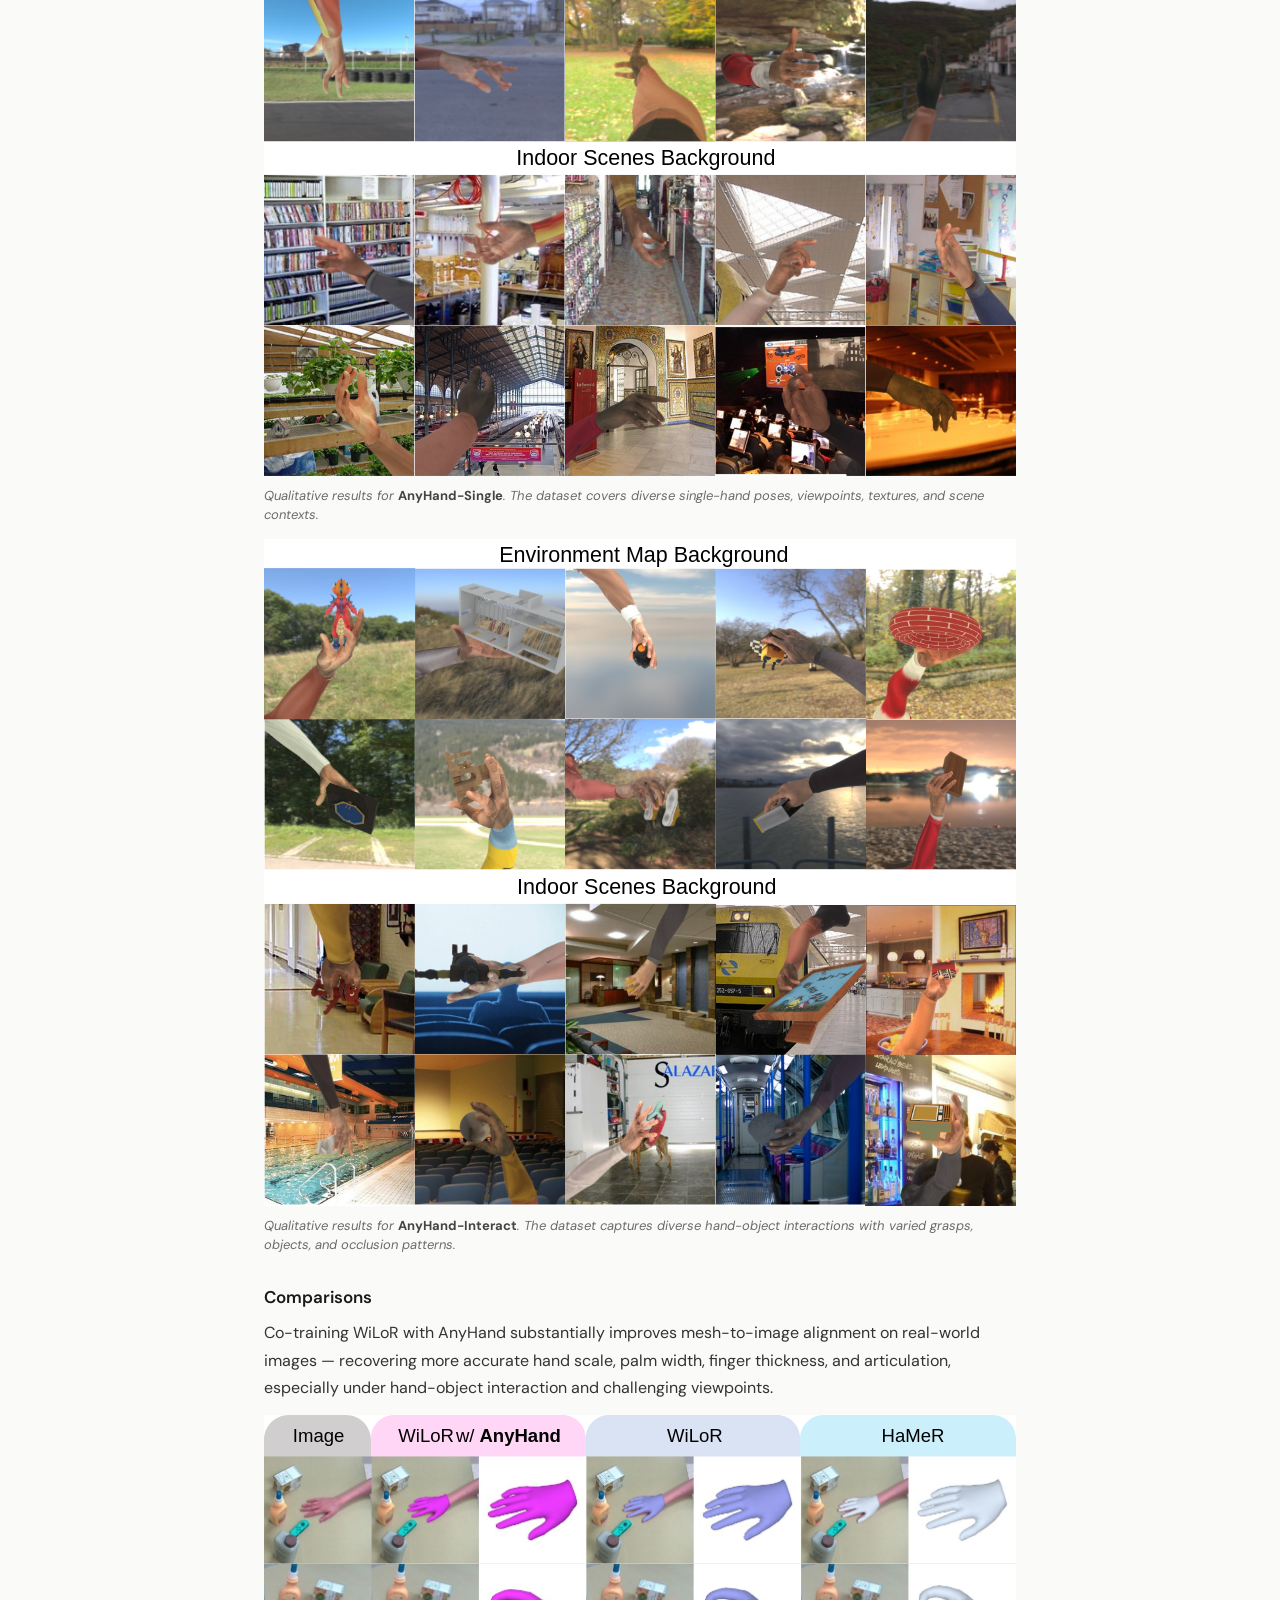
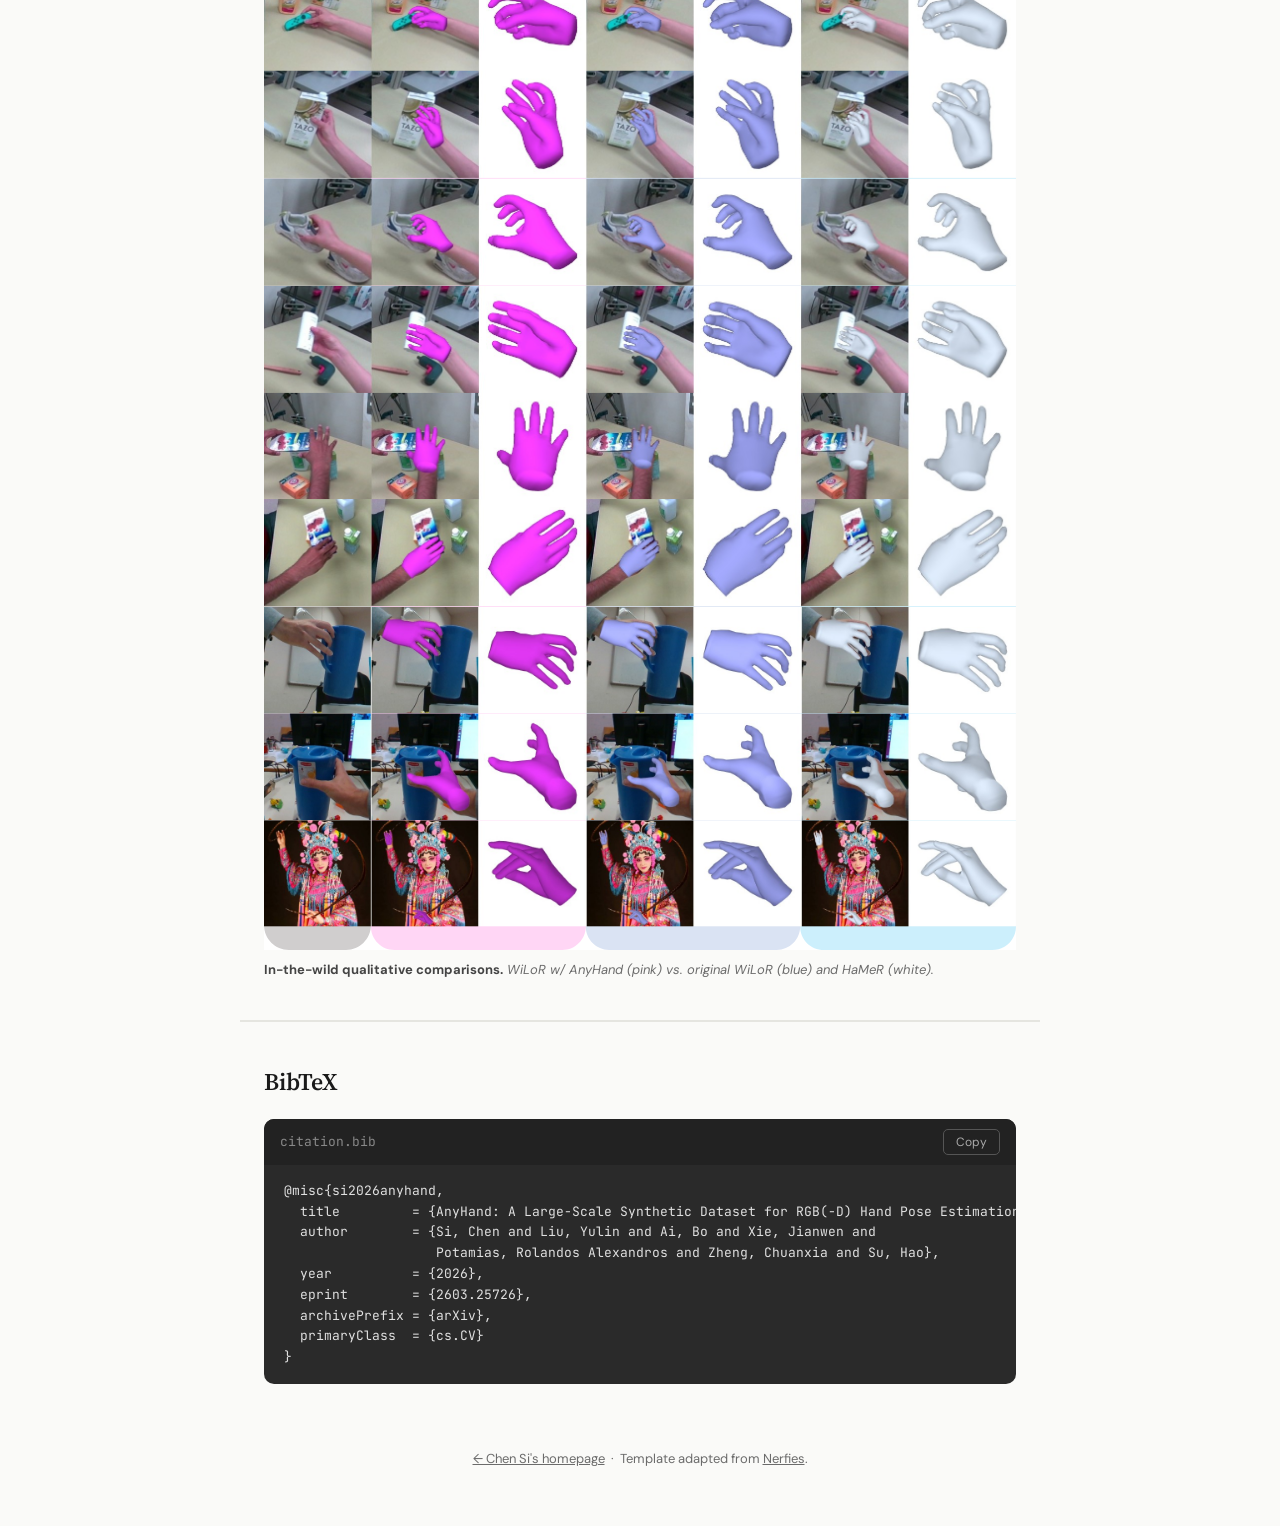
==== commit 795c5a55: "update colab release notes" ====
--- a/projects/AnyHand/index.html
+++ b/projects/AnyHand/index.html
@@ -277,13 +277,13 @@
   </h1>
 
   <p class="authors">
-    <a href="https://chen-si-cs.github.io/">Chen Si</a><sup>1</sup> &nbsp;·&nbsp;
-    <a href="https://liuyulinn.github.io/">Yulin Liu</a><sup>1</sup> &nbsp;·&nbsp;
+    <a href="https://chen-si-cs.github.io/">Chen Si</a> *<sup>1</sup> &nbsp;·&nbsp;
+    <a href="https://liuyulinn.github.io/">Yulin Liu</a> *<sup>1</sup> &nbsp;·&nbsp;
     <a href="https://albertboai.com/">Bo Ai</a><sup>1</sup> &nbsp;·&nbsp;
     <a href="http://www.stat.ucla.edu/~jxie/">Jianwen Xie</a><sup>2</sup><br>
     <a href="https://rolpotamias.github.io/">Rolandos Alexandros Potamias</a><sup>3</sup> &nbsp;·&nbsp;
     <a href="https://physicalvision.github.io/people/~chuanxia">Chuanxia Zheng</a><sup>4</sup> &nbsp;·&nbsp;
-    <a href="https://cseweb.ucsd.edu/~haosu/">Hao Su</a><sup>1</sup>
+    <a href="https://www.haosu.ai/">Hao Su</a><sup>1</sup>
   </p>
 
   <p class="affiliations">
@@ -295,9 +295,9 @@
 
   <div class="beta-note">
     <strong>🚧 Beta Release &nbsp;—</strong>
-    We are currently releasing fine-tuned checkpoints of <a class="paper-link" href="https://arxiv.org/abs/2312.05251">HaMeR</a> and <a class="paper-link" href="https://arxiv.org/abs/2409.12259">WiLoR</a>
-    co-trained with AnyHand, ready for in-the-wild hand pose estimation.
-    The full dataset, training code, and arXiv preprint are coming soon -- stay tuned!
+    Fine-tuned <a class="paper-link" href="https://arxiv.org/abs/2312.05251">HaMeR</a> and <a class="paper-link" href="https://arxiv.org/abs/2409.12259">WiLoR</a> checkpoints co-trained with AnyHand are now available, along with a <a class="paper-link" href="https://colab.research.google.com/drive/1O71DiPWzNlIflCVTViJeXp2VnfffHnTt">Colab demo</a> you can run in your browser.
+    The full dataset, generation pipeline, are AnyHandNet-D are still on the way.
+    Please <a class="paper-link" href="https://forms.gle/4hUHmTcLUERzr1cV8">sign up here</a> for a one-email-per-release heads-up.
   </div>
 
   <div class="links">
@@ -307,29 +307,30 @@
       </svg>
       Paper
     </a>
-    <!-- <a href="#" class="link-btn secondary">
-      <svg xmlns="http://www.w3.org/2000/svg" fill="none" viewBox="0 0 24 24" stroke="currentColor" stroke-width="2">
-        <path d="M12 7.5h1.5m-1.5 3h1.5m-7.5 3h7.5m-7.5 3h7.5m3-9h3.375c.621 0 1.125.504 1.125 1.125V18a2.25 2.25 0 0 1-2.25 2.25M16.5 7.5V18a2.25 2.25 0 0 0 2.25 2.25M16.5 7.5V4.875c0-.621-.504-1.125-1.125-1.125H4.125C3.504 3.75 3 4.254 3 4.875V18a2.25 2.25 0 0 0 2.25 2.25h13.5M6 7.5h3v3H6v-3Z"/>
-      </svg>
-      arXiv
-    </a> -->
     <a href="https://github.com/chen-si-cs/AnyHand" class="link-btn secondary">
       <svg xmlns="http://www.w3.org/2000/svg" fill="none" viewBox="0 0 24 24" stroke="currentColor" stroke-width="2">
         <path d="M17.25 6.75 22.5 12l-5.25 5.25m-10.5 0L1.5 12l5.25-5.25m7.5-3-4.5 16.5"/>
       </svg>
       Code
     </a>
-    <a href="#" class="link-btn secondary">
+    <a href="https://huggingface.co/chen-si-02/AnyHand-Models" class="link-btn secondary">
       <svg xmlns="http://www.w3.org/2000/svg" fill="none" viewBox="0 0 24 24" stroke="currentColor" stroke-width="2">
         <path d="M3 16.5v2.25A2.25 2.25 0 0 0 5.25 21h13.5A2.25 2.25 0 0 0 21 18.75V16.5M16.5 12 12 16.5m0 0L7.5 12m4.5 4.5V3"/>
       </svg>
       Checkpoints
     </a>
-    <a href="#" class="link-btn secondary">
+    <a href="https://huggingface.co/chen-si-02/AnyHand-Dataset" class="link-btn secondary">
       <svg xmlns="http://www.w3.org/2000/svg" fill="none" viewBox="0 0 24 24" stroke="currentColor" stroke-width="2">
         <path d="M20.25 6.375c0 2.278-3.694 4.125-8.25 4.125S3.75 8.653 3.75 6.375m16.5 0c0-2.278-3.694-4.125-8.25-4.125S3.75 4.097 3.75 6.375m16.5 0v11.25c0 2.278-3.694 4.125-8.25 4.125s-8.25-1.847-8.25-4.125V6.375m16.5 0v3.75m-16.5-3.75v3.75m16.5 0v3.75C20.25 16.153 16.556 18 12 18s-8.25-1.847-8.25-4.125v-3.75"/>
       </svg>
       Dataset
+    </a>
+    <a href="https://colab.research.google.com/drive/1O71DiPWzNlIflCVTViJeXp2VnfffHnTt" class="link-btn secondary">
+      <svg xmlns="http://www.w3.org/2000/svg" fill="none" viewBox="0 0 24 24" stroke="currentColor" stroke-width="2">
+        <path d="M21 12a9 9 0 1 1-18 0 9 9 0 0 1 18 0Z"/>
+        <path d="M15.91 11.672a.375.375 0 0 1 0 .656l-5.603 3.113a.375.375 0 0 1-.557-.328V8.887c0-.286.307-.466.557-.327l5.603 3.112Z"/>
+      </svg>
+      Colab Demo
     </a>
   </div>
 </div>
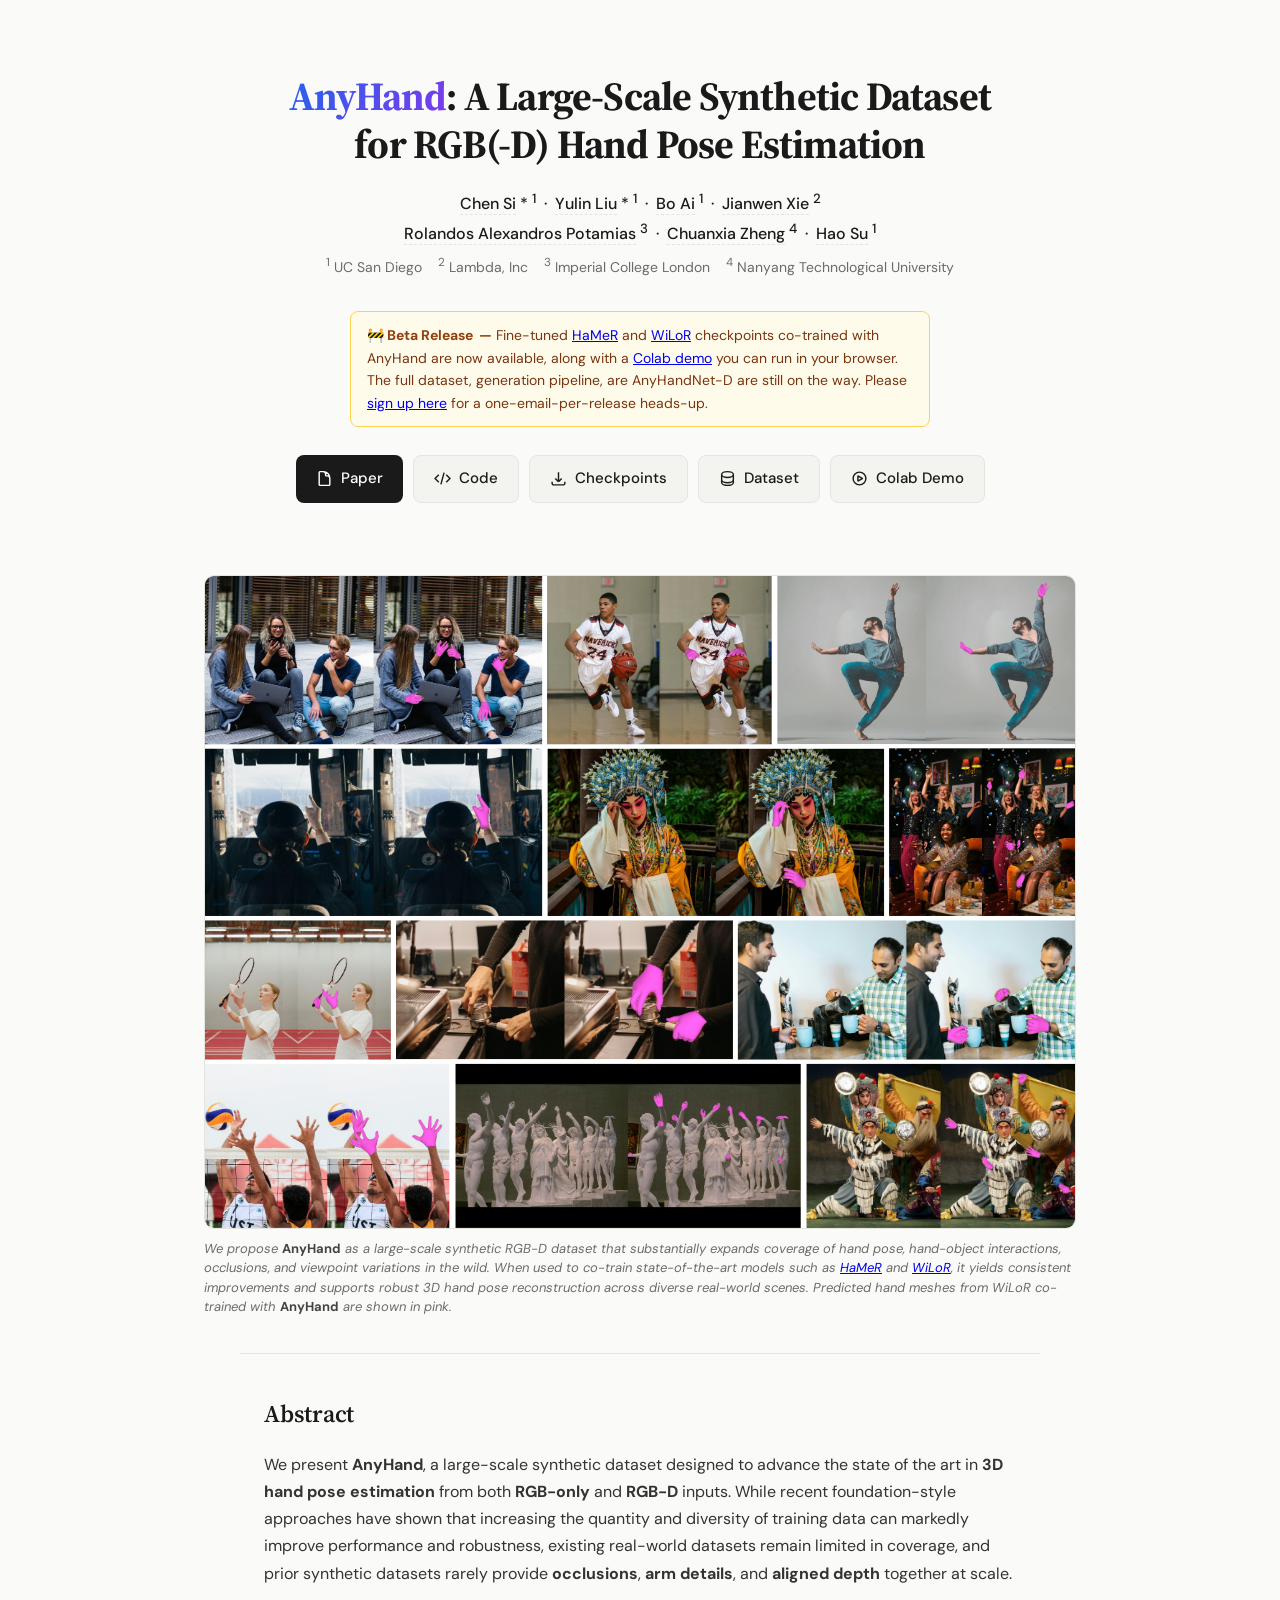
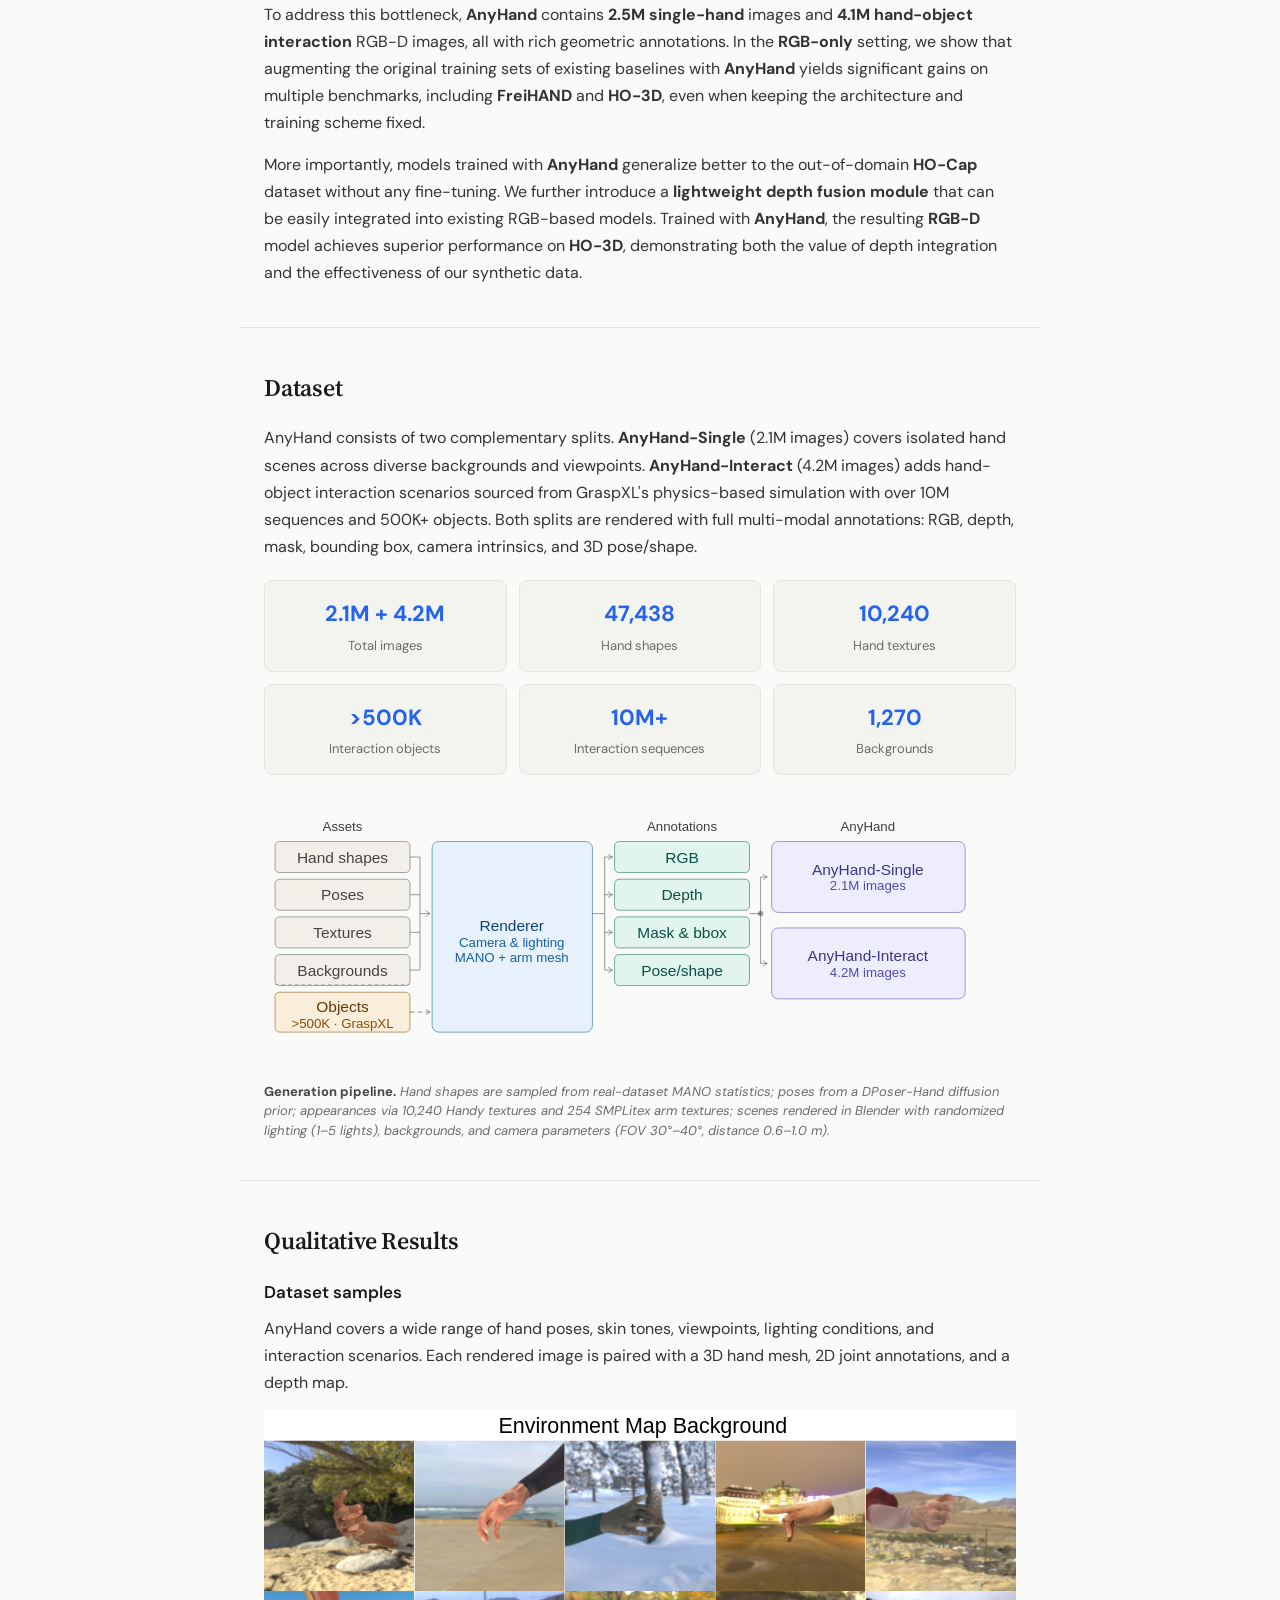
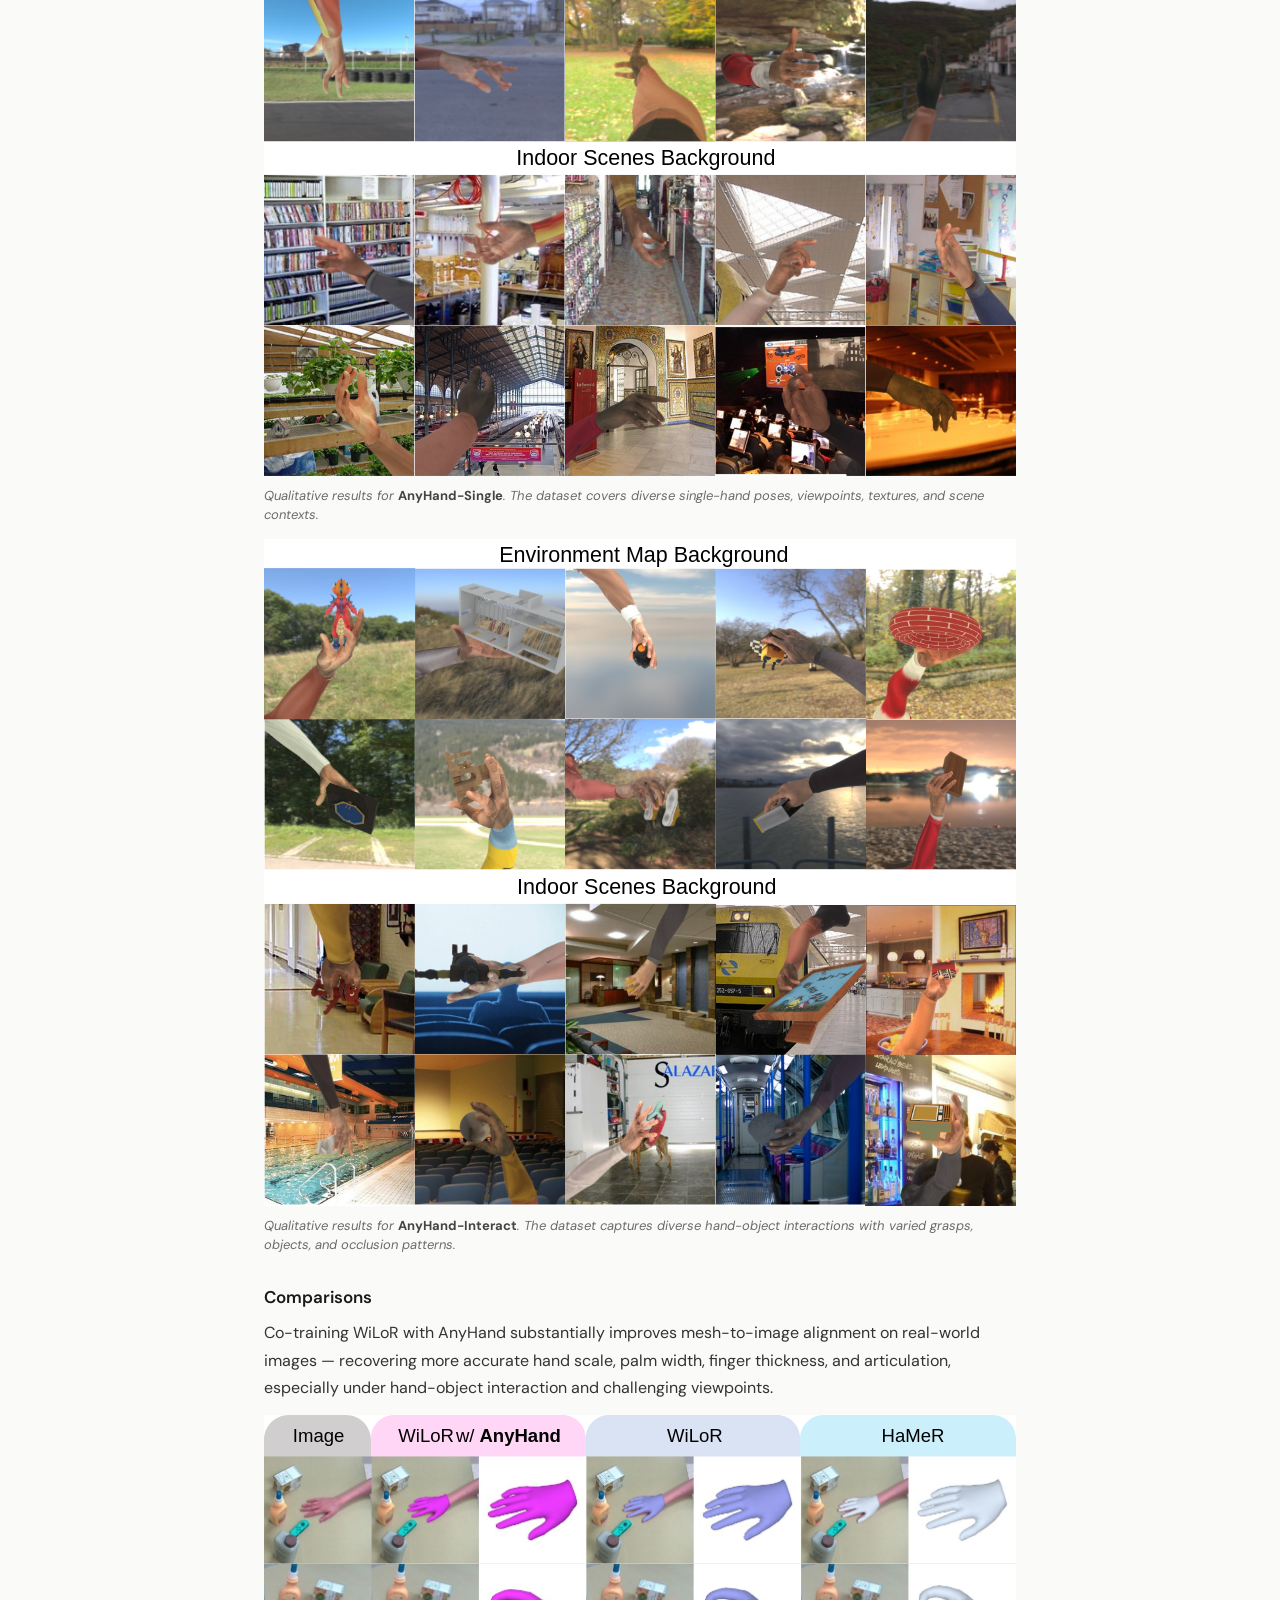
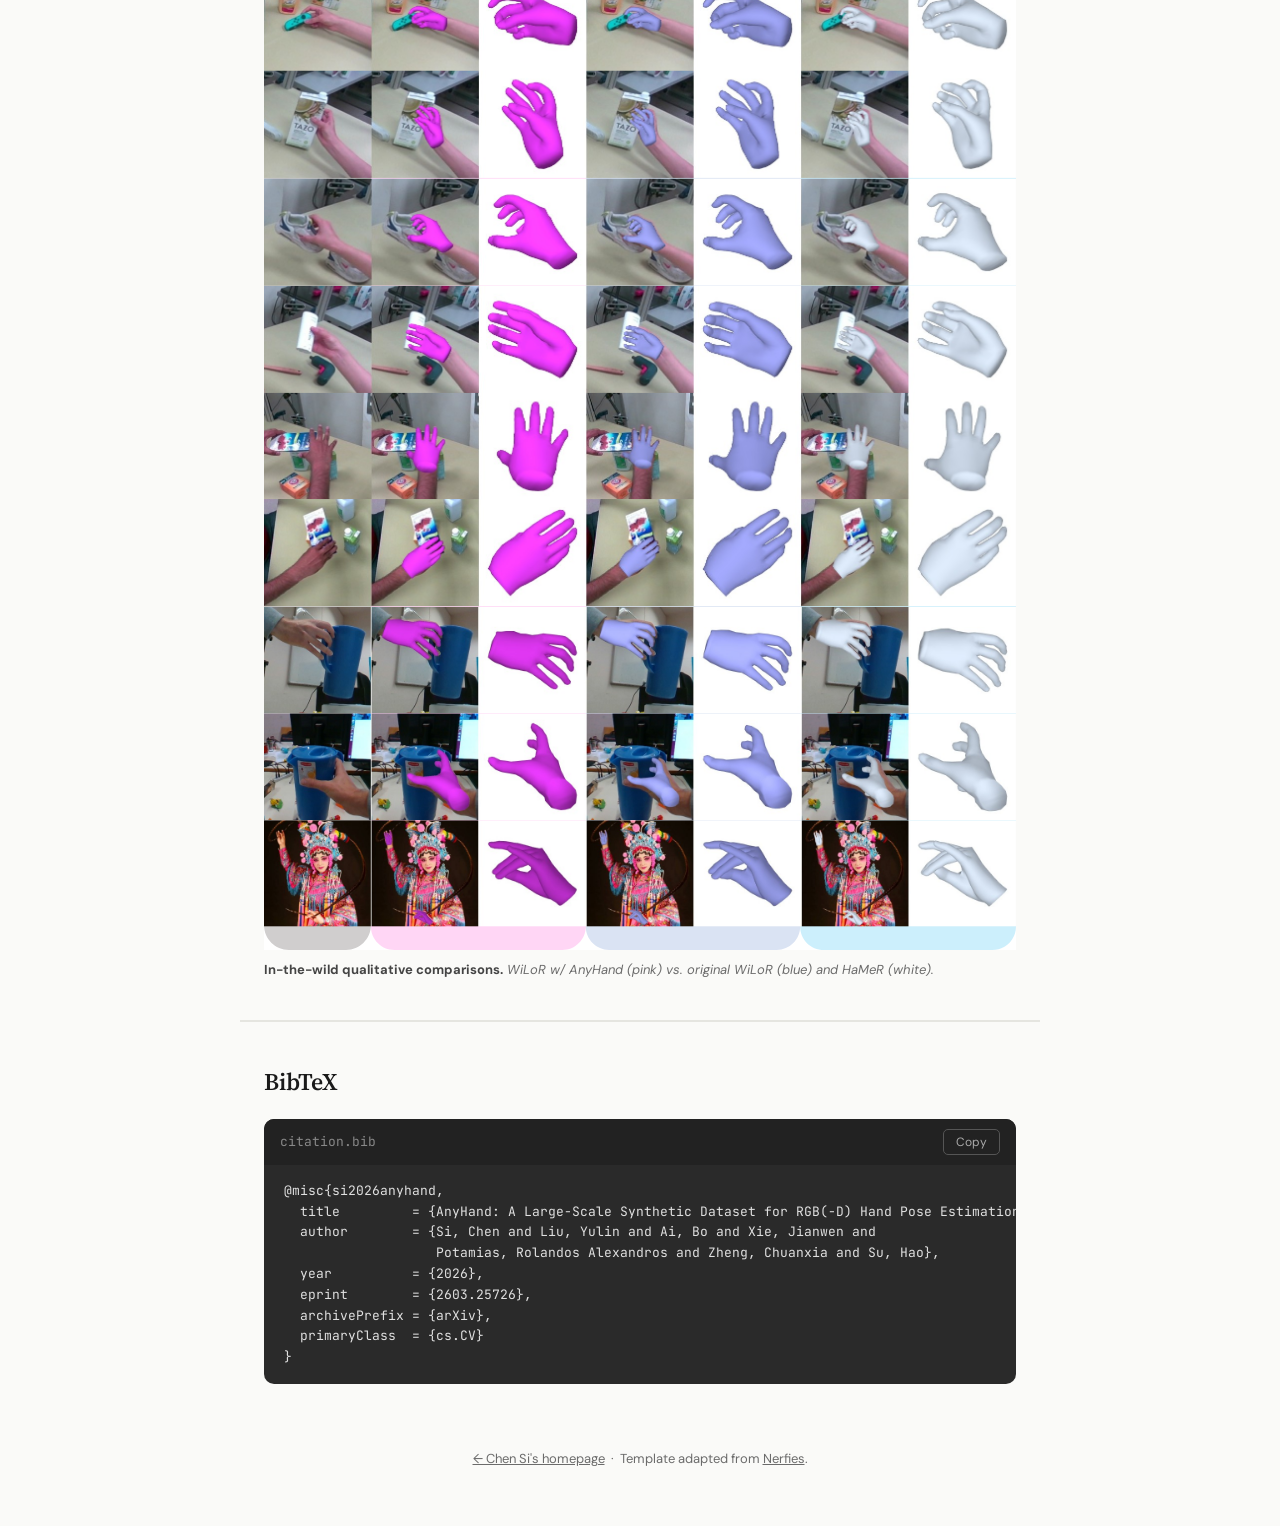
==== commit b8b85d35: "fix space" ====
--- a/projects/AnyHand/index.html
+++ b/projects/AnyHand/index.html
@@ -277,20 +277,20 @@
   </h1>
 
   <p class="authors">
-    <a href="https://chen-si-cs.github.io/">Chen Si</a> *<sup>1</sup> &nbsp;·&nbsp;
-    <a href="https://liuyulinn.github.io/">Yulin Liu</a> *<sup>1</sup> &nbsp;·&nbsp;
-    <a href="https://albertboai.com/">Bo Ai</a><sup>1</sup> &nbsp;·&nbsp;
-    <a href="http://www.stat.ucla.edu/~jxie/">Jianwen Xie</a><sup>2</sup><br>
-    <a href="https://rolpotamias.github.io/">Rolandos Alexandros Potamias</a><sup>3</sup> &nbsp;·&nbsp;
-    <a href="https://physicalvision.github.io/people/~chuanxia">Chuanxia Zheng</a><sup>4</sup> &nbsp;·&nbsp;
-    <a href="https://www.haosu.ai/">Hao Su</a><sup>1</sup>
+    <a href="https://chen-si-cs.github.io/">Chen Si</a> * <sup>1</sup> &nbsp;·&nbsp;
+    <a href="https://liuyulinn.github.io/">Yulin Liu</a> * <sup>1</sup> &nbsp;·&nbsp;
+    <a href="https://albertboai.com/">Bo Ai</a> <sup>1</sup> &nbsp;·&nbsp;
+    <a href="http://www.stat.ucla.edu/~jxie/">Jianwen Xie</a> <sup>2</sup><br>
+    <a href="https://rolpotamias.github.io/">Rolandos Alexandros Potamias</a> <sup>3</sup> &nbsp;·&nbsp;
+    <a href="https://physicalvision.github.io/people/~chuanxia">Chuanxia Zheng</a> <sup>4</sup> &nbsp;·&nbsp;
+    <a href="https://www.haosu.ai/">Hao Su</a> <sup>1</sup>
   </p>
 
   <p class="affiliations">
-    <sup>1</sup>UC San Diego &nbsp;&nbsp;
-    <sup>2</sup>Lambda, Inc &nbsp;&nbsp;
-    <sup>3</sup>Imperial College London &nbsp;&nbsp;
-    <sup>4</sup>Nanyang Technological University
+    <sup>1</sup> UC San Diego &nbsp;&nbsp;
+    <sup>2</sup> Lambda, Inc &nbsp;&nbsp;
+    <sup>3</sup> Imperial College London &nbsp;&nbsp;
+    <sup>4</sup> Nanyang Technological University
   </p>
 
   <div class="beta-note">
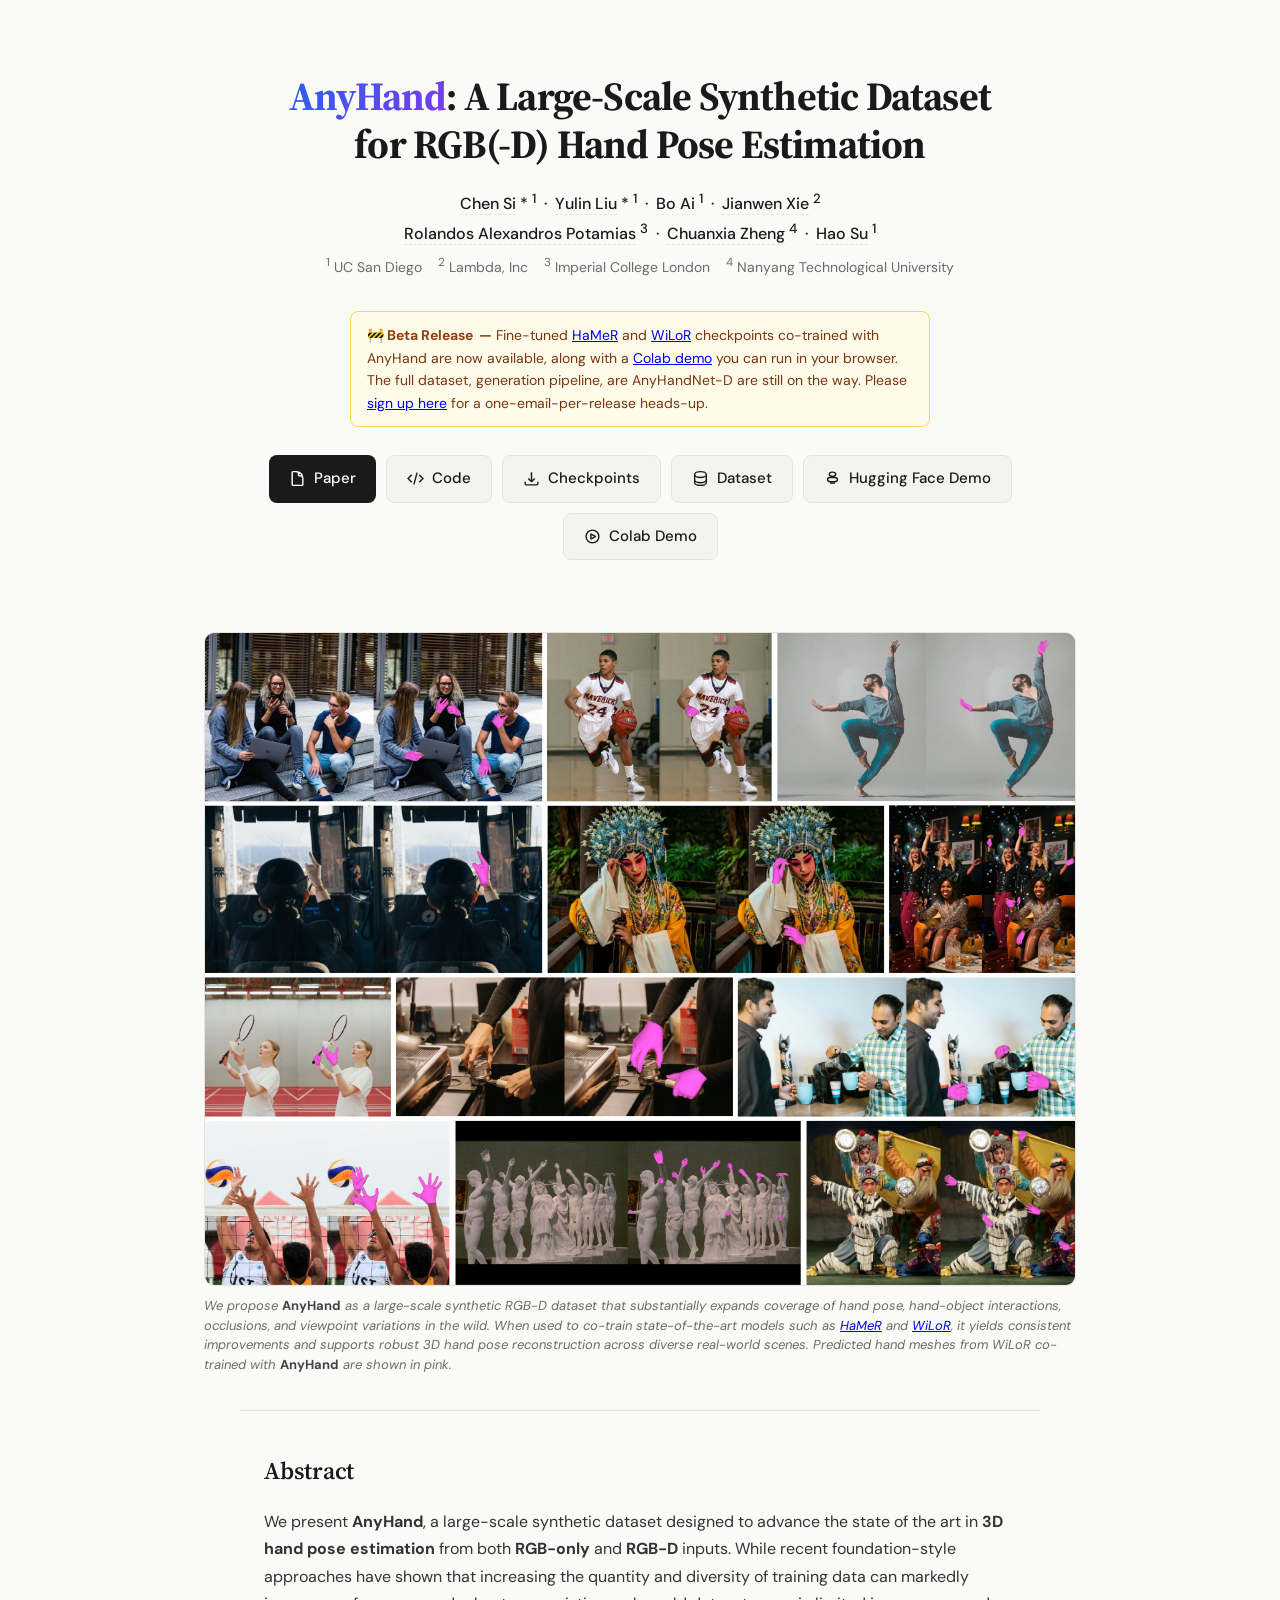
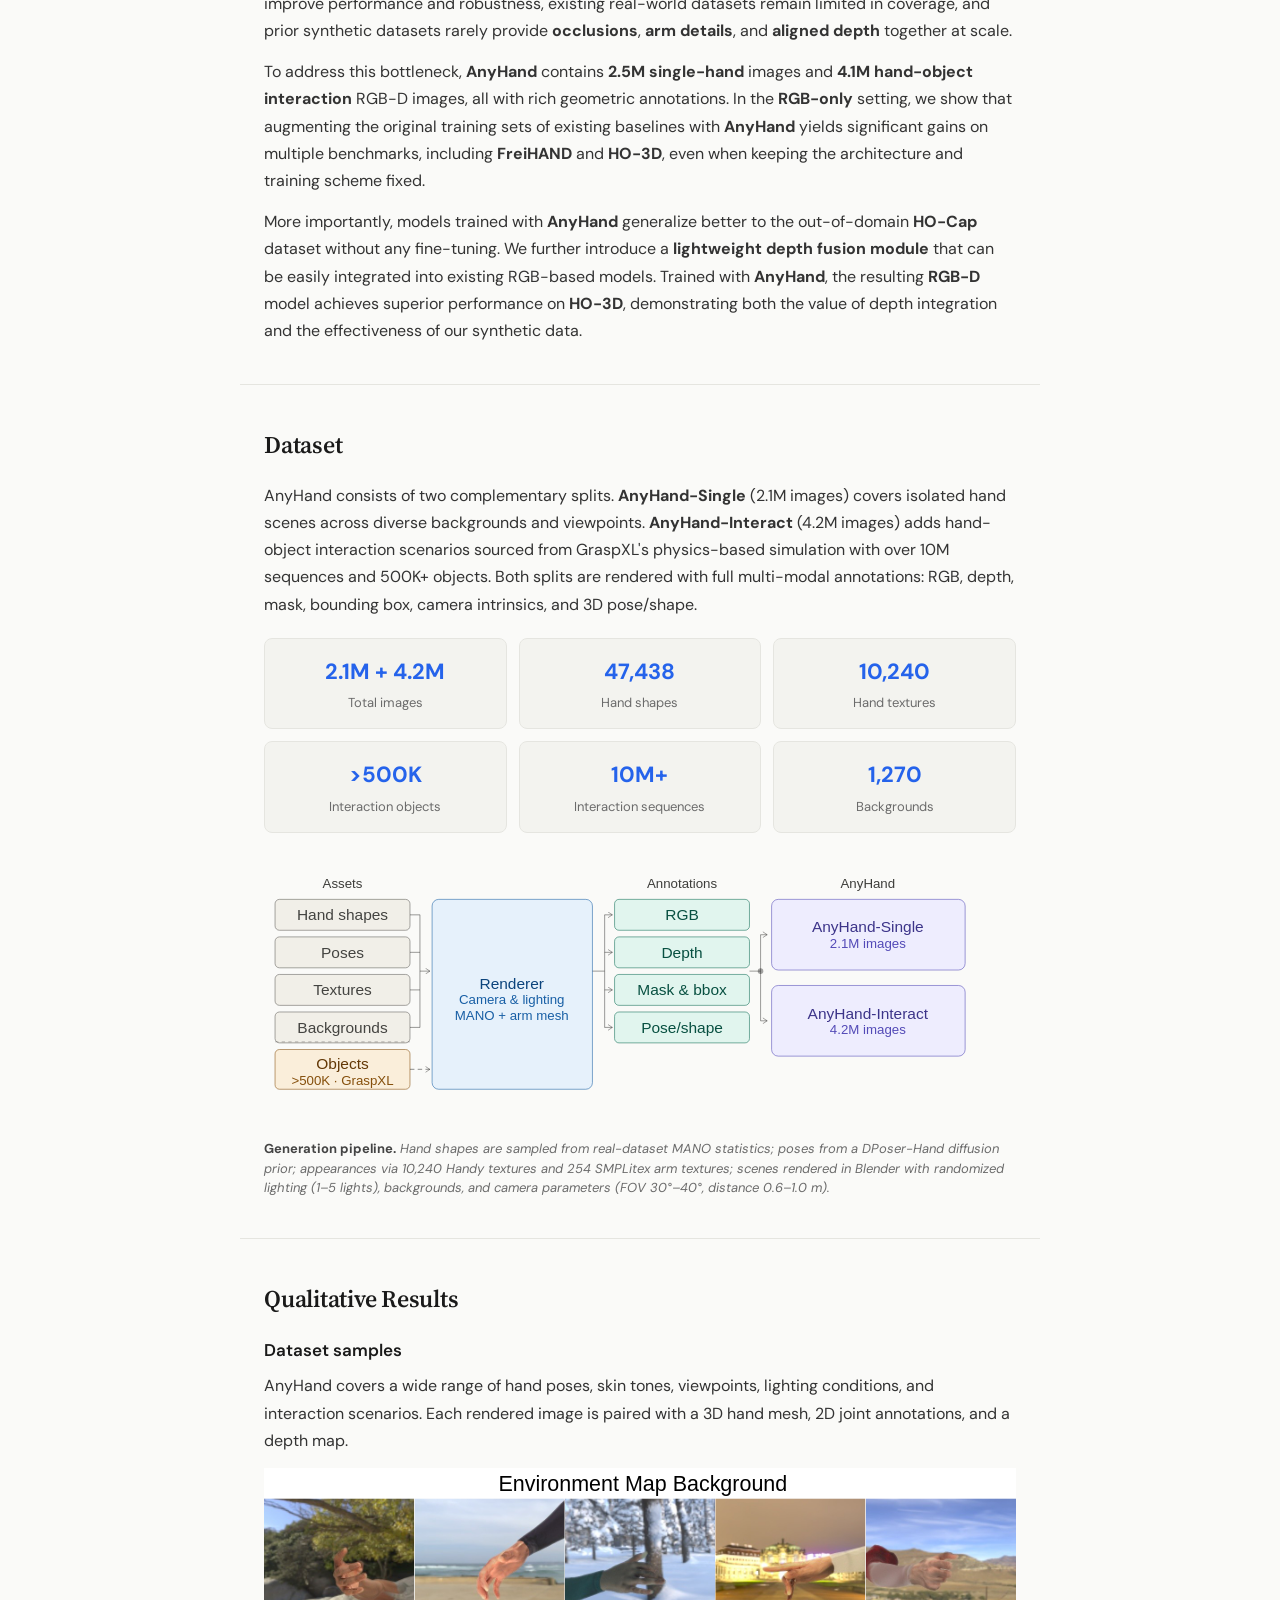
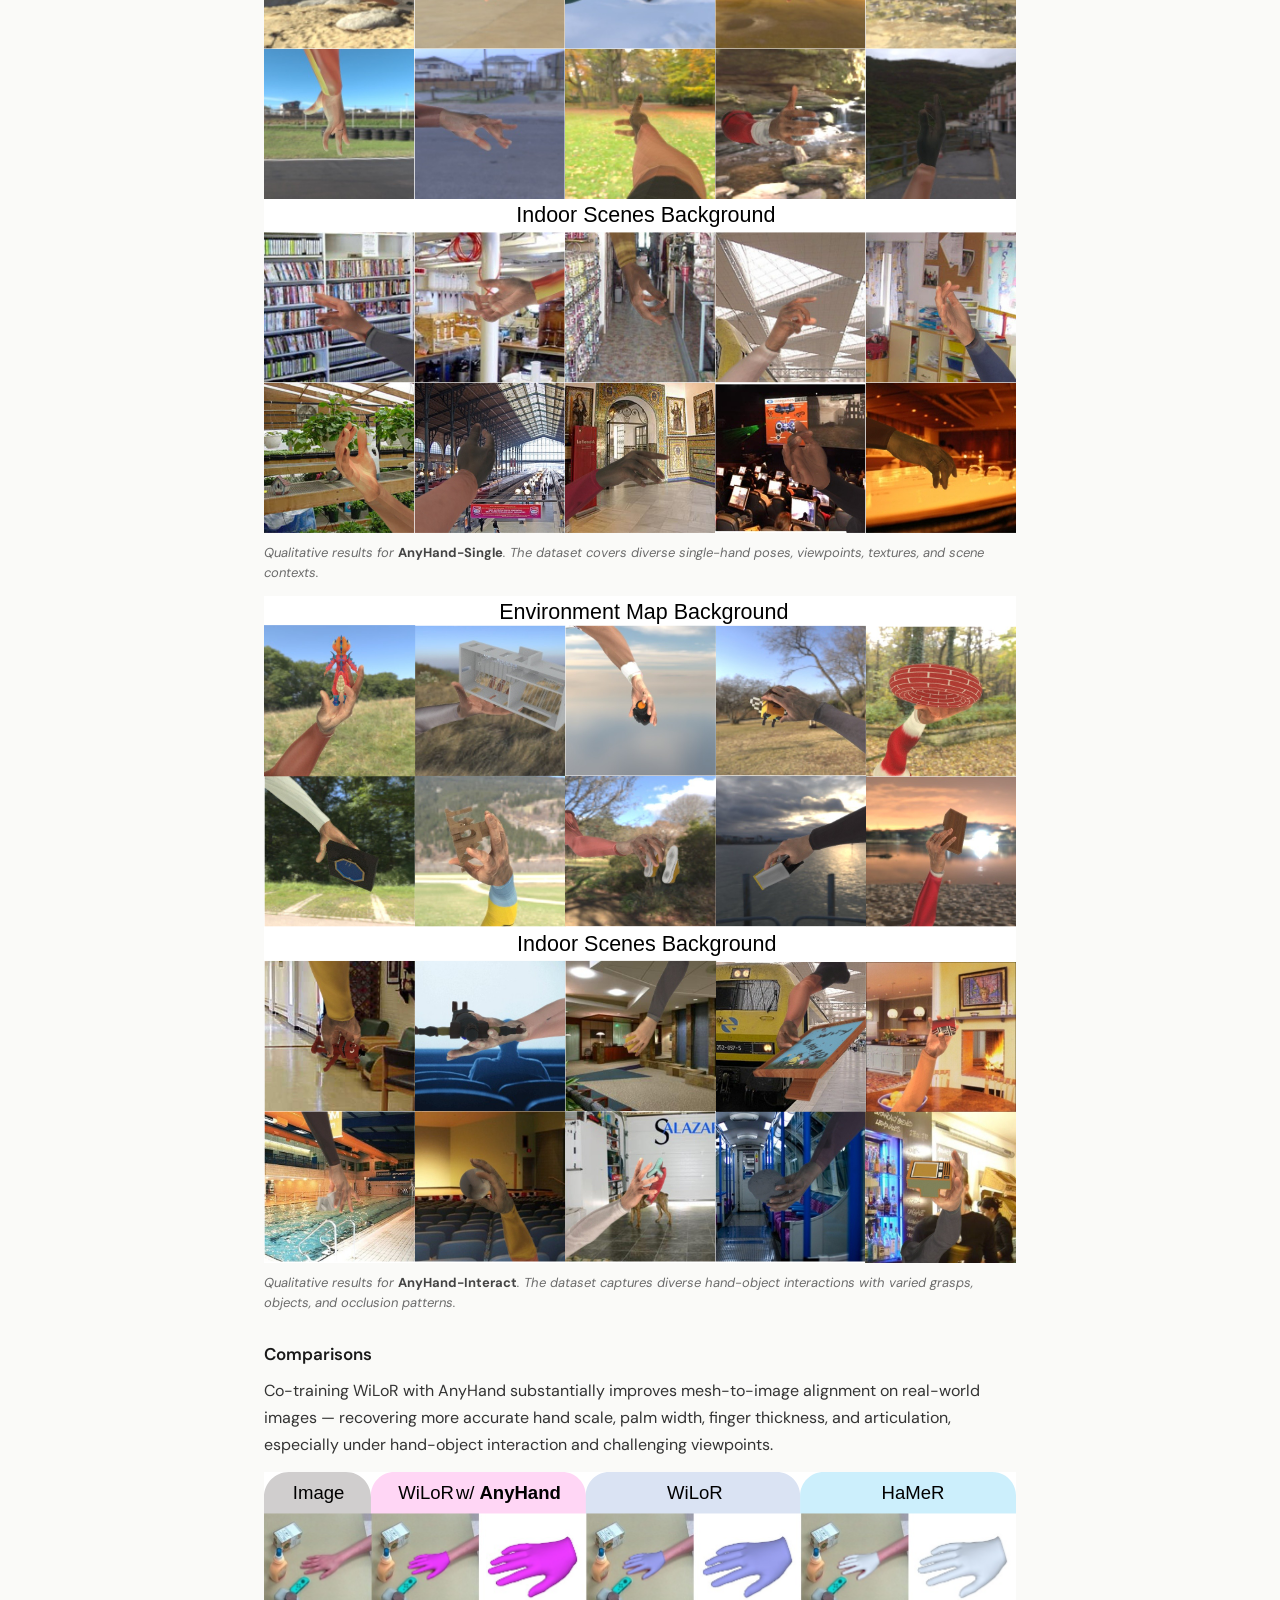
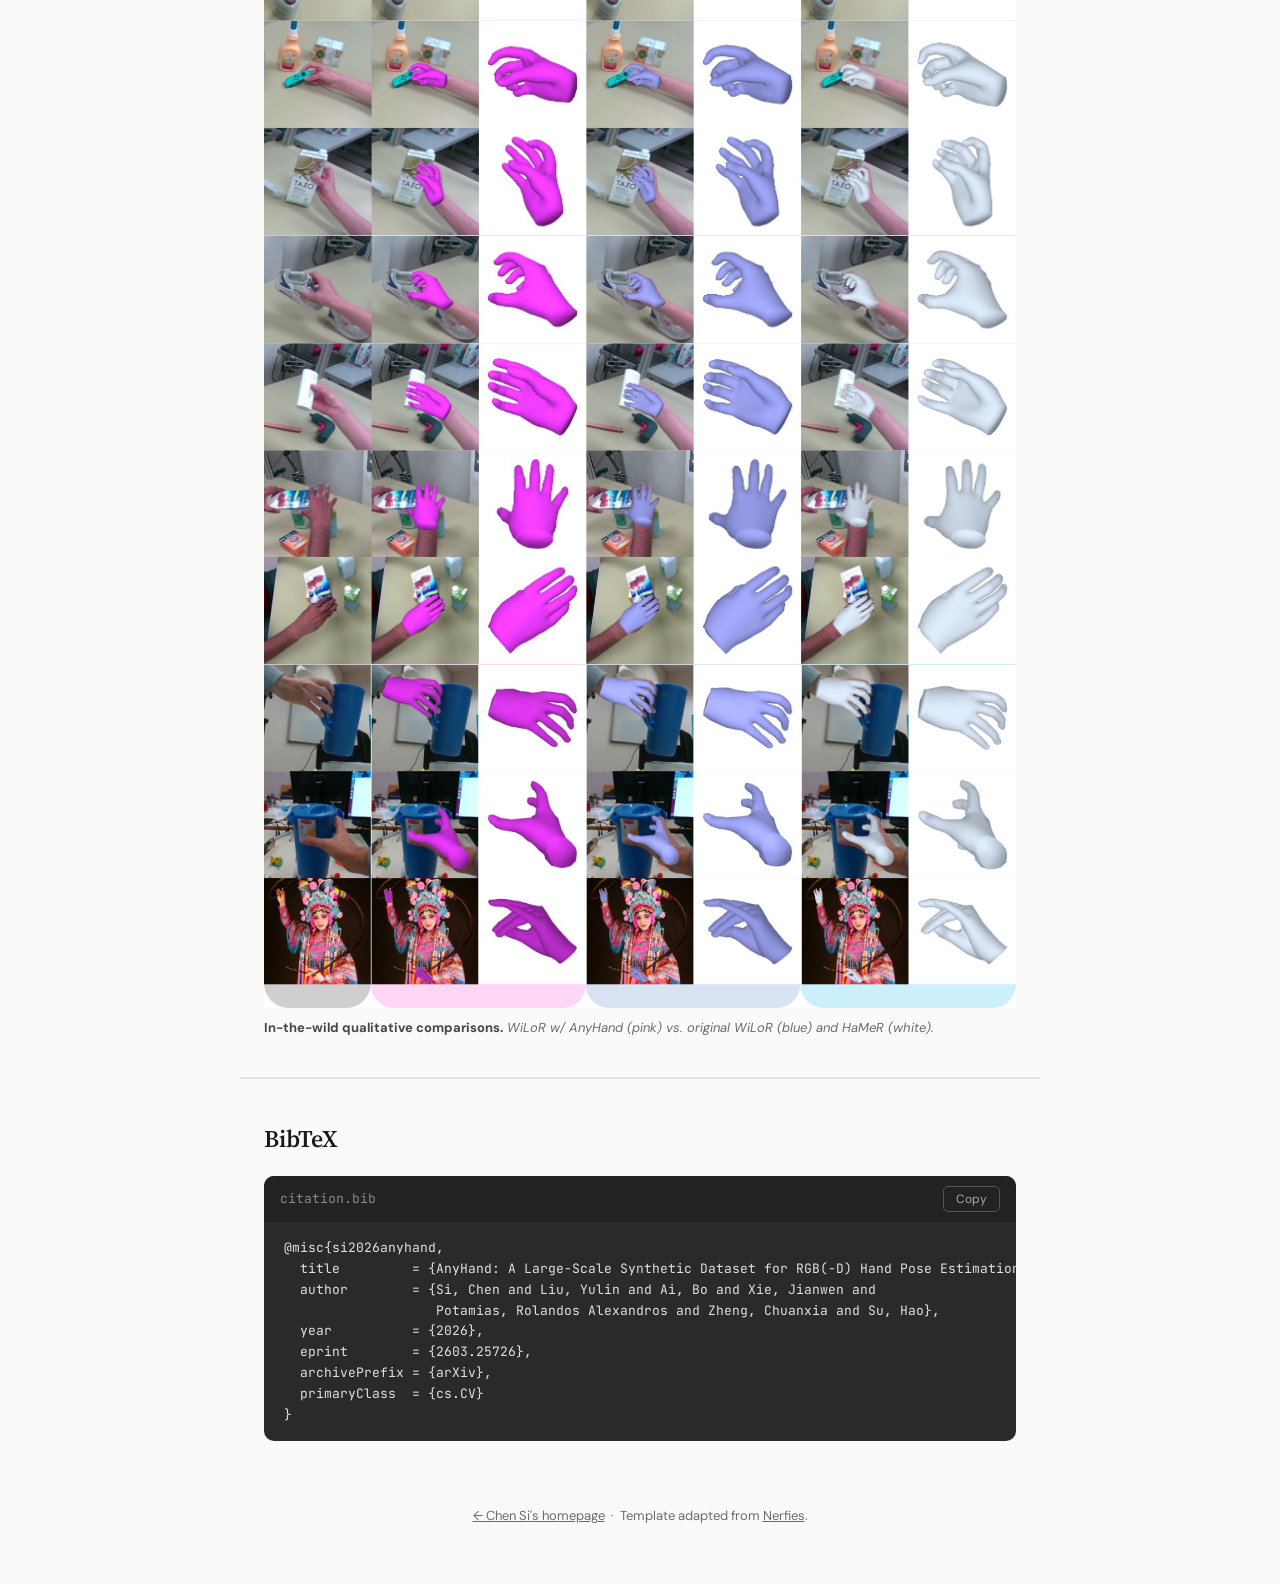
==== commit 60d5bdab: "add HF demo link" ====
--- a/projects/AnyHand/index.html
+++ b/projects/AnyHand/index.html
@@ -283,7 +283,7 @@
     <a href="http://www.stat.ucla.edu/~jxie/">Jianwen Xie</a> <sup>2</sup><br>
     <a href="https://rolpotamias.github.io/">Rolandos Alexandros Potamias</a> <sup>3</sup> &nbsp;·&nbsp;
     <a href="https://physicalvision.github.io/people/~chuanxia">Chuanxia Zheng</a> <sup>4</sup> &nbsp;·&nbsp;
-    <a href="https://www.haosu.ai/">Hao Su</a> <sup>1</sup>
+    <a href="https://scholar.google.com/citations?user=1P8Zu04AAAAJ">Hao Su</a> <sup>1</sup>
   </p>
 
   <p class="affiliations">
@@ -325,6 +325,15 @@
       </svg>
       Dataset
     </a>
+    <a href="https://huggingface.co/spaces/chen-si-02/AnyHand-demo" class="link-btn secondary">
+      <svg xmlns="http://www.w3.org/2000/svg" fill="none" viewBox="0 0 24 24" stroke="currentColor" stroke-width="2">
+        <path d="M12 3c2.5 0 4.5 1.3 4.5 3s-2 3-4.5 3-4.5-1.3-4.5-3S9.5 3 12 3Z"/>
+        <path d="M5 13.5c0-1.657 1.79-3 4-3h6c2.21 0 4 1.343 4 3s-1.79 3-4 3H9c-2.21 0-4-1.343-4-3Z"/>
+        <path d="M8.5 18.5h7"/>
+        <path d="M9 6h.01M15 6h.01M9.5 13.5h.01M14.5 13.5h.01"/>
+      </svg>
+      Hugging Face Demo
+    </a>
     <a href="https://colab.research.google.com/drive/1O71DiPWzNlIflCVTViJeXp2VnfffHnTt" class="link-btn secondary">
       <svg xmlns="http://www.w3.org/2000/svg" fill="none" viewBox="0 0 24 24" stroke="currentColor" stroke-width="2">
         <path d="M21 12a9 9 0 1 1-18 0 9 9 0 0 1 18 0Z"/>
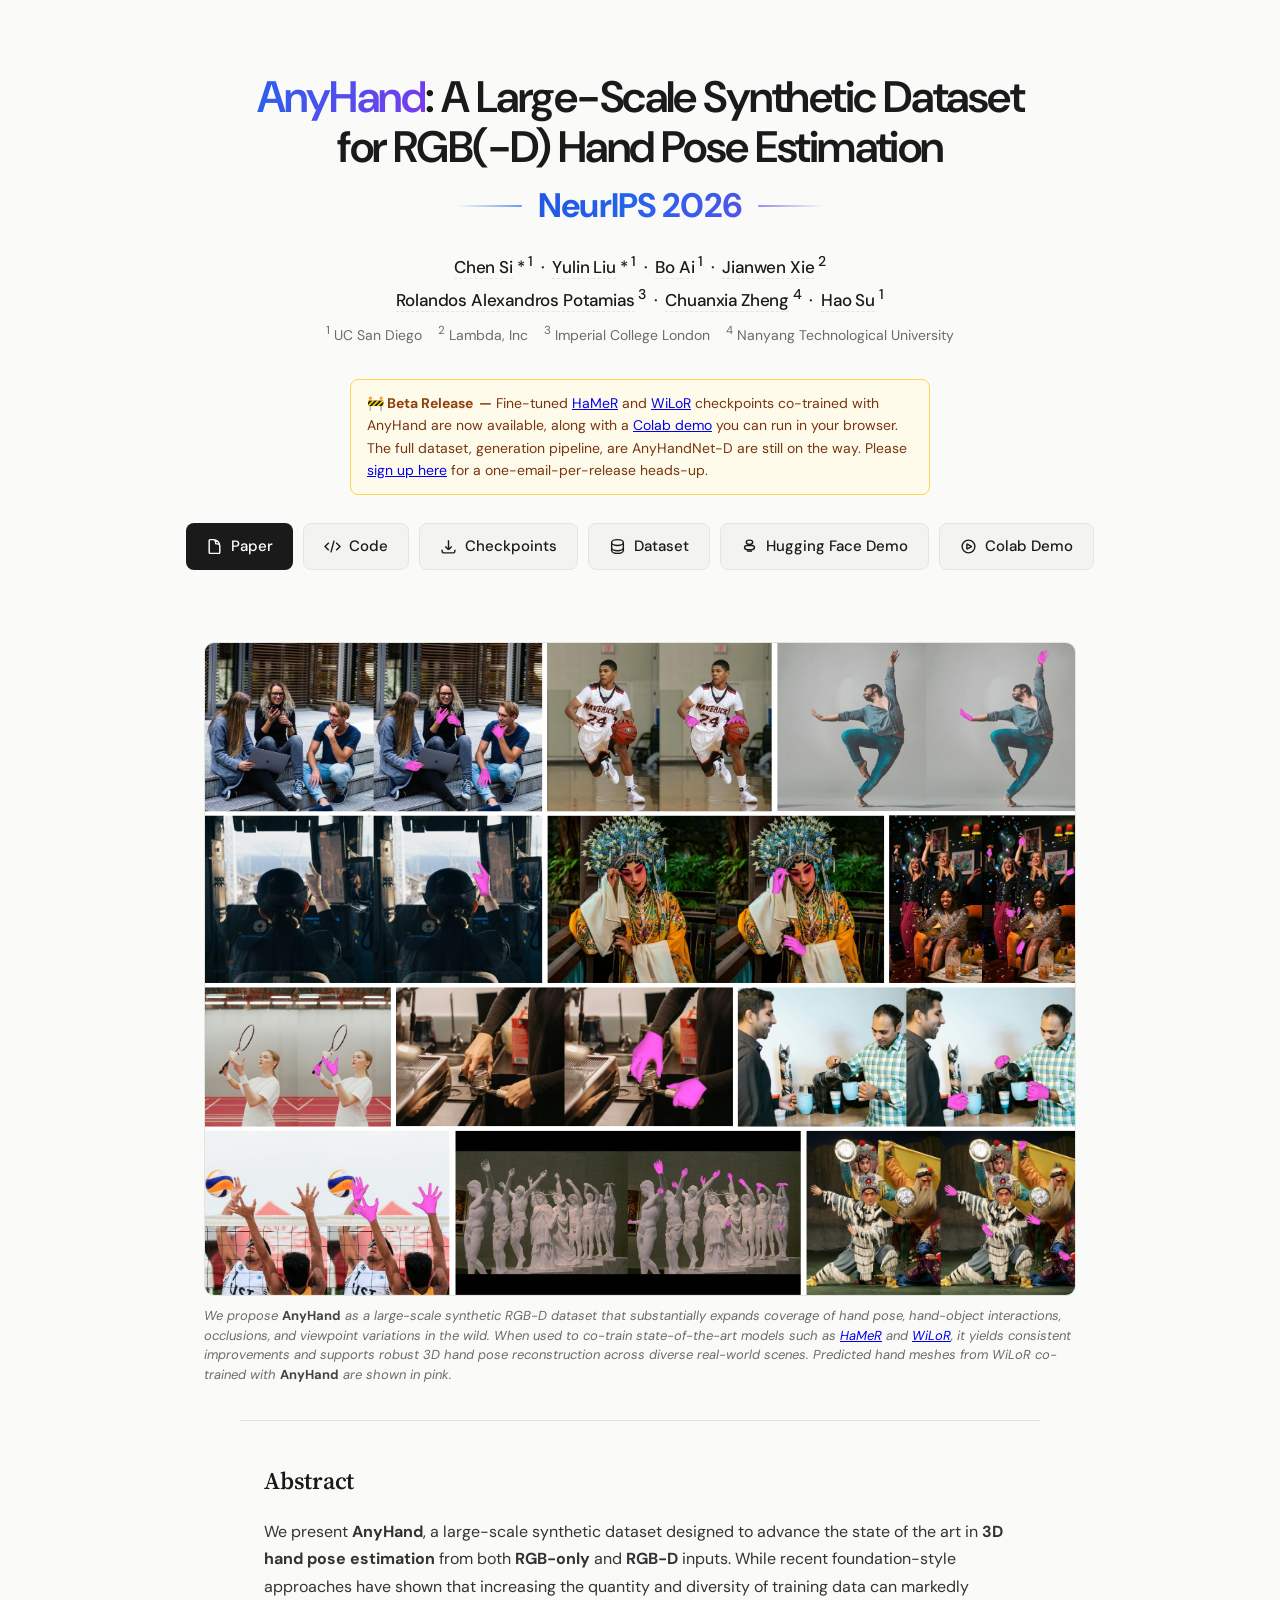
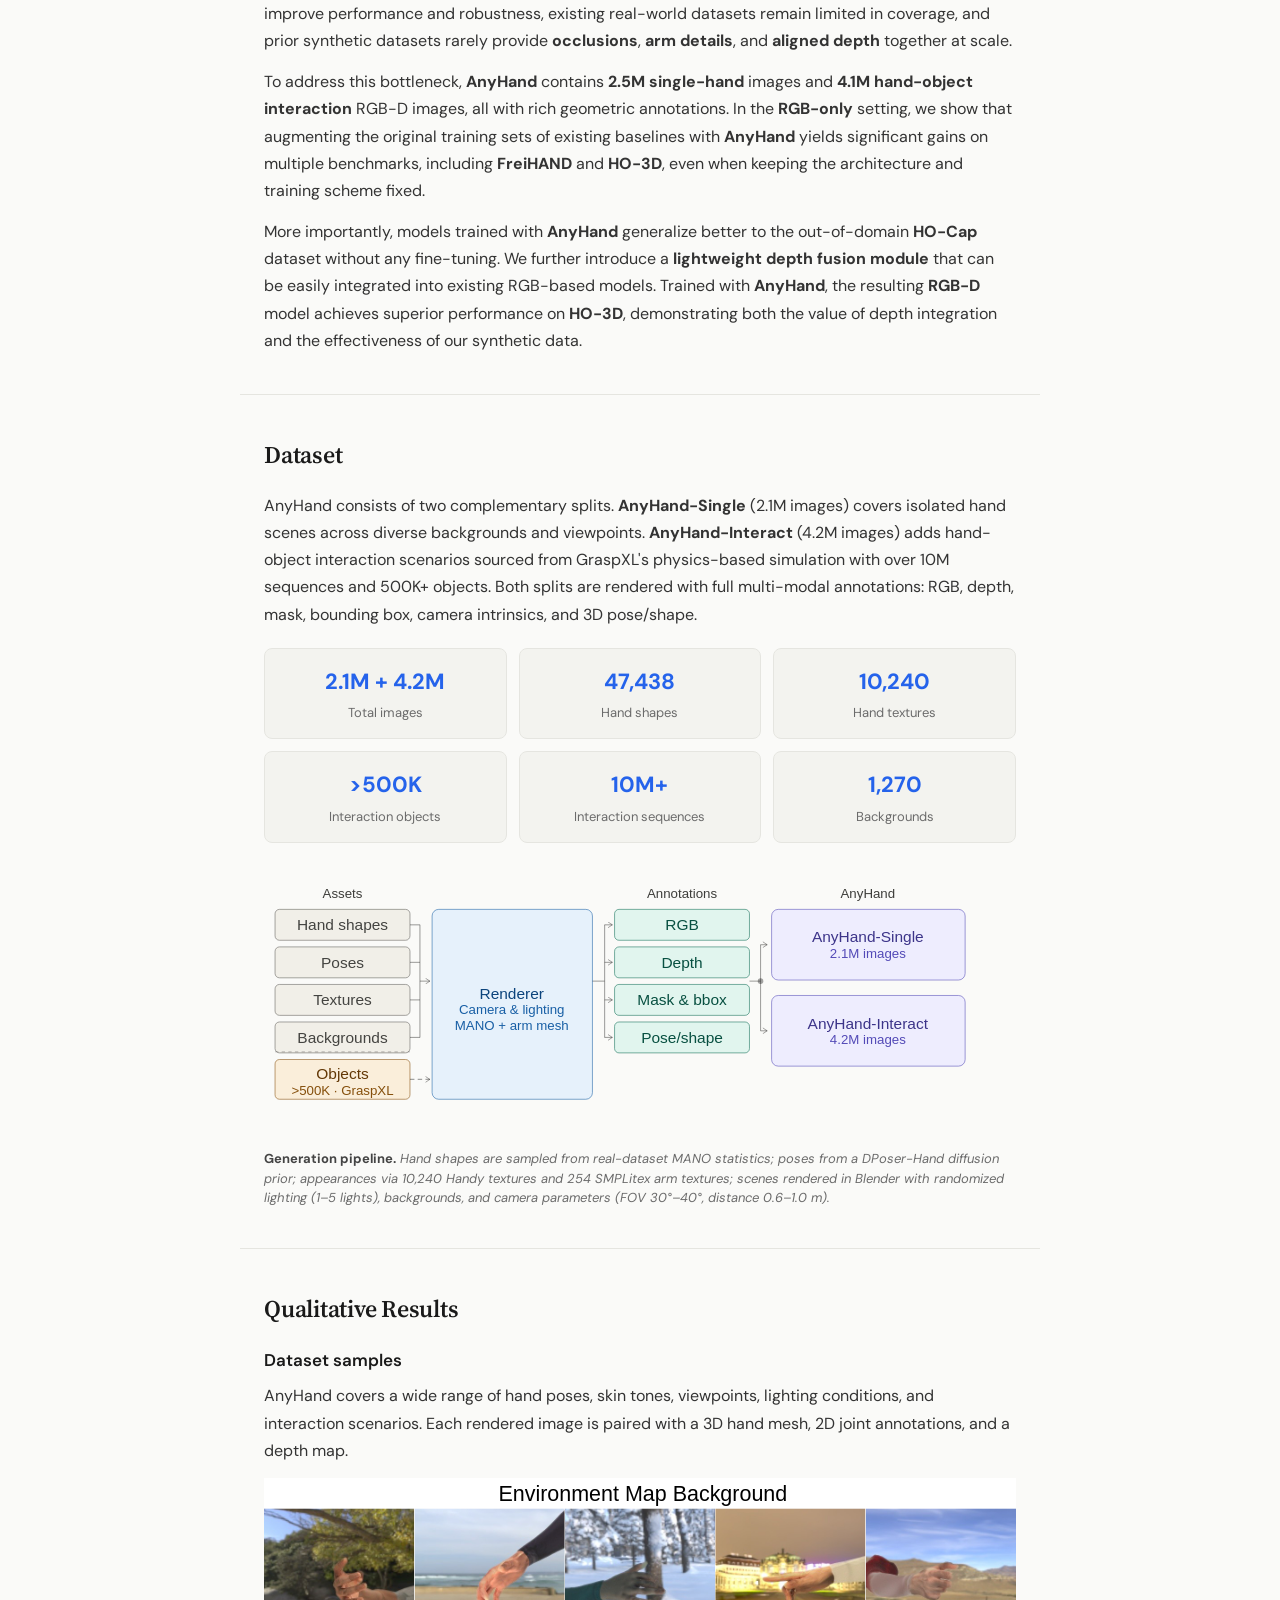
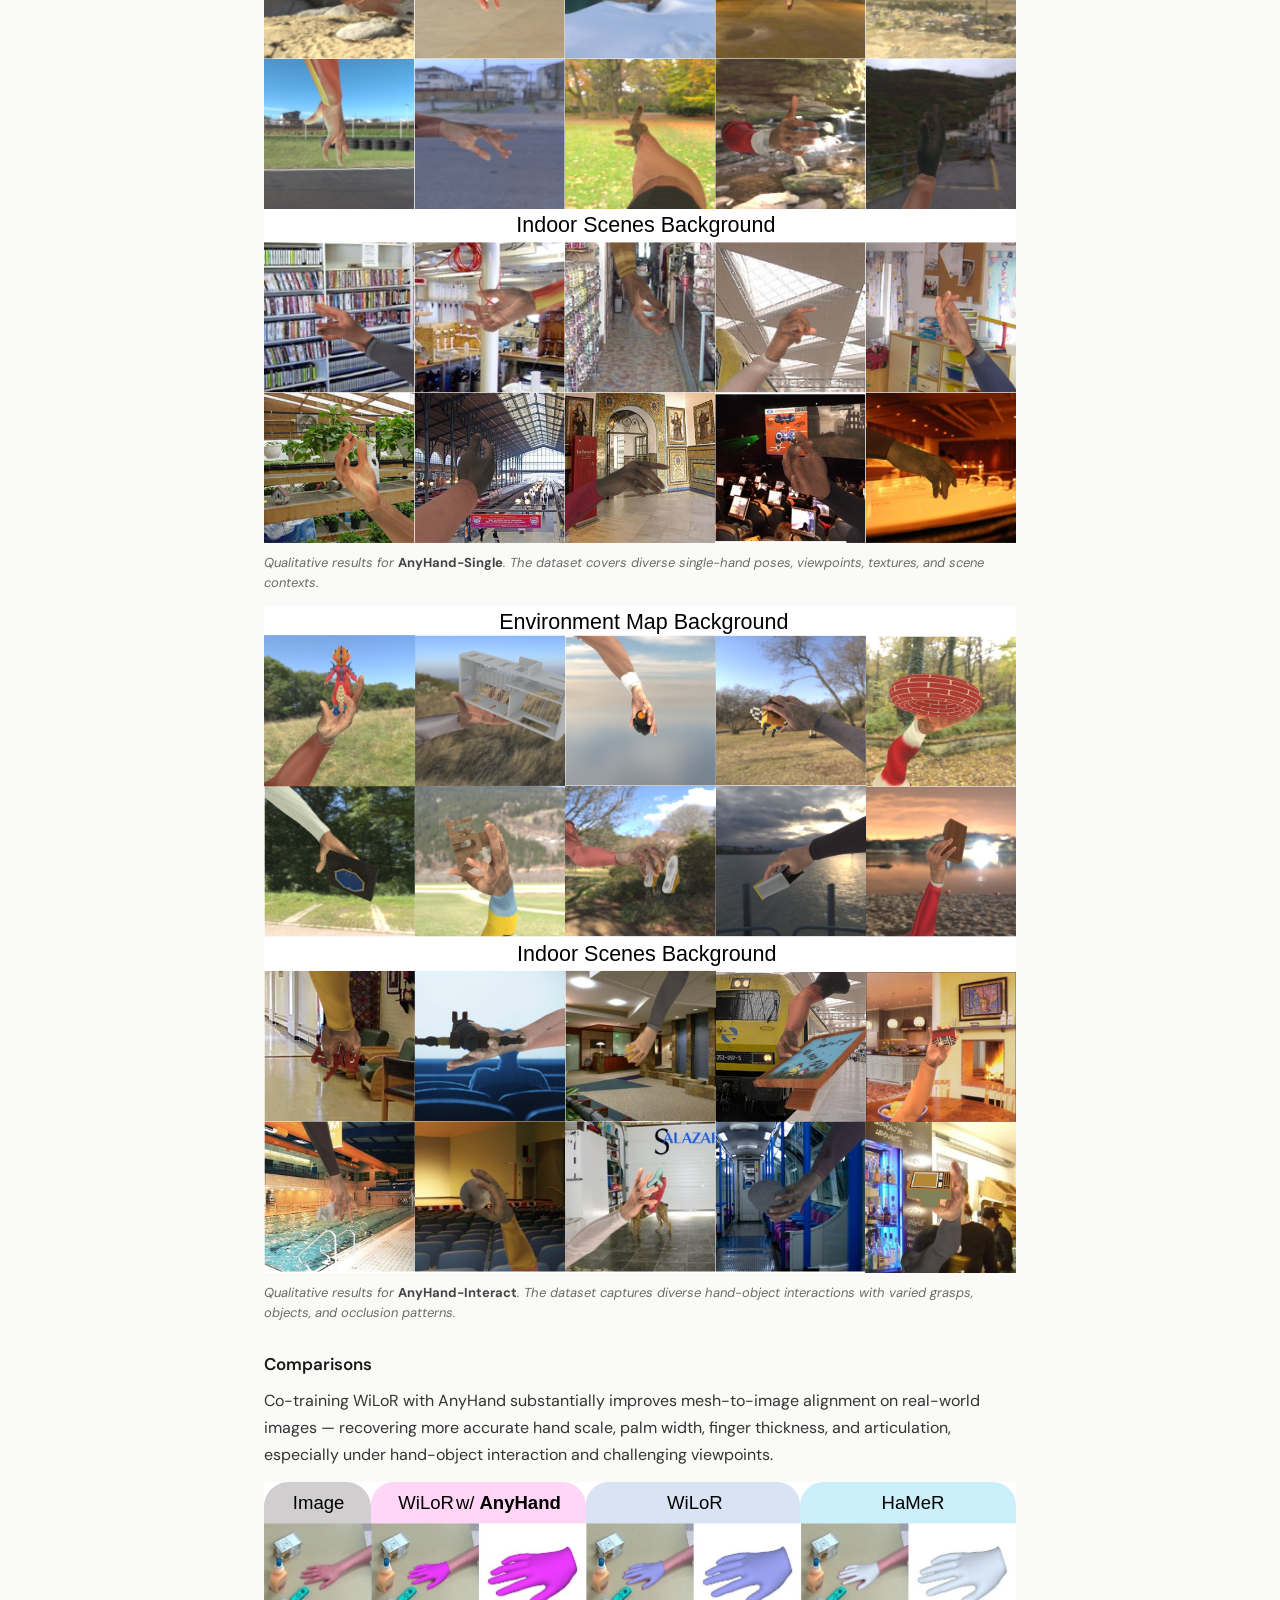
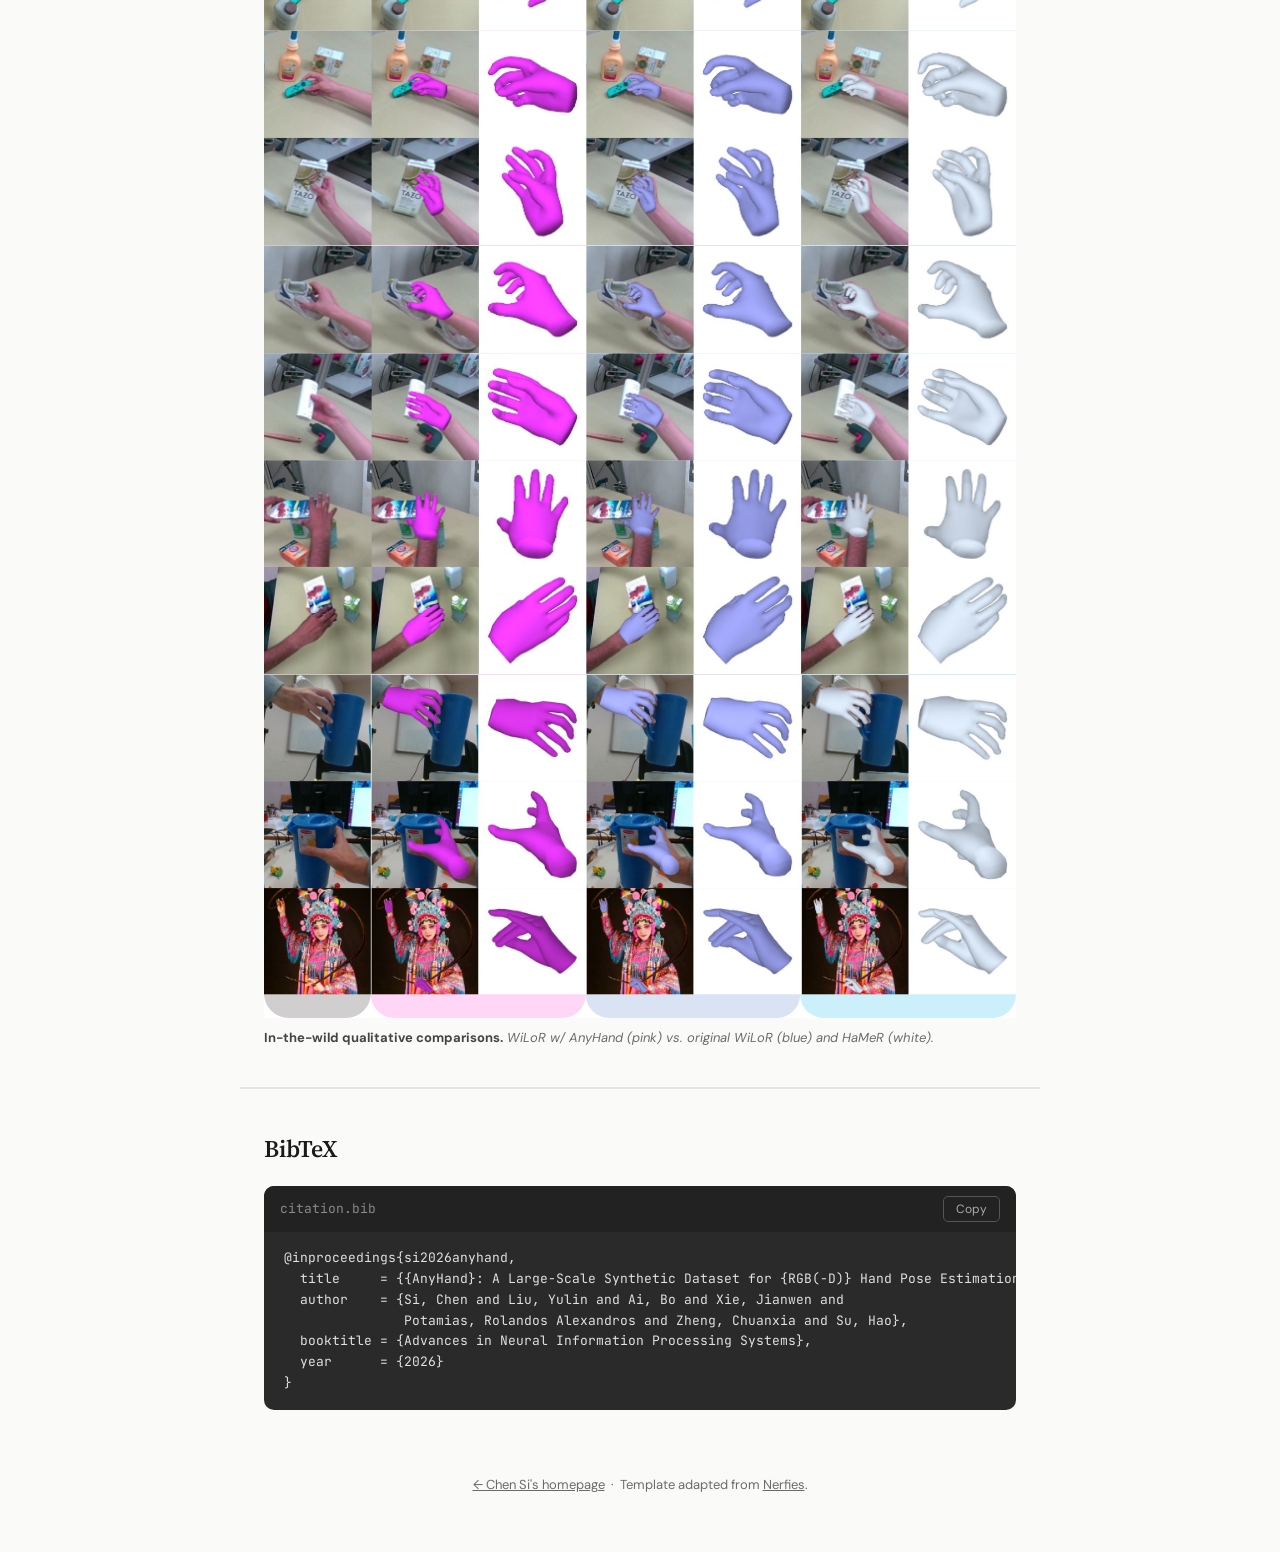
==== commit 1760ad94: "Update publication news and AnyHand venue" ====
--- a/projects/AnyHand/index.html
+++ b/projects/AnyHand/index.html
@@ -4,9 +4,9 @@
   <meta charset="UTF-8">
   <meta name="viewport" content="width=device-width, initial-scale=1.0">
   <title>AnyHand: A Large-Scale Synthetic Dataset for RGB(-D) Hand Pose Estimation</title>
-  <meta name="description" content="AnyHand is a large-scale synthetic dataset for RGB(-D) hand pose estimation with 6.3M images covering diverse poses, appearances, and hand-object interactions.">
+  <meta name="description" content="AnyHand is a large-scale synthetic dataset for RGB(-D) hand pose estimation with 6.3M images covering diverse poses, appearances, and hand-object interactions, accepted to NeurIPS 2026.">
   <link rel="preconnect" href="https://fonts.googleapis.com">
-  <link href="https://fonts.googleapis.com/css2?family=Source+Serif+4:ital,opsz,wght@0,8..60,300;0,8..60,400;0,8..60,600;0,8..60,700;1,8..60,400&family=JetBrains+Mono:wght@400&family=DM+Sans:wght@400;500;600&display=swap" rel="stylesheet">
+  <link href="https://fonts.googleapis.com/css2?family=Source+Serif+4:ital,opsz,wght@0,8..60,300;0,8..60,400;0,8..60,600;0,8..60,700;1,8..60,400&family=JetBrains+Mono:wght@400&family=DM+Sans:wght@400;500;600;700&display=swap" rel="stylesheet">
   <style>
     :root {
       --bg: #fafaf8;
@@ -33,32 +33,60 @@
 
     /* --- Hero --- */
     .hero {
-      max-width: var(--max-w);
+      max-width: 1040px;
       margin: 0 auto;
       padding: 72px 24px 36px;
       text-align: center;
     }
 
     .venue-badge {
-      display: inline-block;
-      font-size: 13px;
+      display: flex;
+      align-items: center;
+      justify-content: center;
+      gap: 16px;
+      width: fit-content;
+      font-family: 'DM Sans', sans-serif;
+      font-size: clamp(27px, 3.2vw, 34px);
+      font-weight: 700;
+      line-height: 1.15;
+      letter-spacing: -0.025em;
+      text-transform: none;
+      background: linear-gradient(110deg, #1d4ed8 0%, #2563eb 48%, #6d4be8 100%);
+      -webkit-background-clip: text;
+      -webkit-text-fill-color: transparent;
+      background-clip: text;
+      margin: 0 auto 24px;
+      font-feature-settings: 'kern' 1, 'liga' 1;
+    }
+
+    .venue-badge::before,
+    .venue-badge::after {
+      content: '';
+      width: clamp(38px, 6vw, 66px);
+      height: 2px;
+      border-radius: 999px;
+      background: linear-gradient(90deg, transparent, #2563eb);
+      opacity: 0.65;
+    }
+
+    .venue-badge::after {
+      background: linear-gradient(90deg, #6d4be8, transparent);
+    }
+
+    h1 {
+      font-family: 'DM Sans', sans-serif;
       font-weight: 600;
-      letter-spacing: 0.08em;
-      text-transform: uppercase;
-      color: var(--accent);
-      border: 1.5px solid var(--accent);
-      border-radius: 100px;
-      padding: 4px 16px;
-      margin-bottom: 28px;
-    }
-
-    h1 {
-      font-family: 'Source Serif 4', serif;
-      font-weight: 700;
-      font-size: clamp(26px, 5vw, 40px);
-      line-height: 1.2;
-      letter-spacing: -0.02em;
-      margin-bottom: 20px;
+      font-size: clamp(30px, 5vw, 44px);
+      line-height: 1.14;
+      letter-spacing: -0.035em;
+      margin-bottom: 14px;
+      text-wrap: balance;
+      font-feature-settings: 'kern' 1, 'liga' 1;
+    }
+
+    h1 .title-line {
+      display: block;
+      white-space: nowrap;
     }
 
     h1 .highlight {
@@ -70,8 +98,9 @@
 
     /* --- Authors --- */
     .authors {
-      font-size: 16px;
+      font-size: 17px;
       font-weight: 500;
+      letter-spacing: -0.01em;
       margin-bottom: 6px;
     }
     .authors a { color: var(--fg); text-decoration: none; border-bottom: 1px dashed var(--border); transition: border-color 0.2s; }
@@ -270,11 +299,12 @@
 
 <!-- ===== HERO ===== -->
 <div class="hero">
-  <!-- <div class="venue-badge">ECCV 2026</div> -->
-
   <h1>
-    <span class="highlight">AnyHand</span>: A Large-Scale Synthetic Dataset<br>for RGB(-D) Hand Pose Estimation
+    <span class="title-line"><span class="highlight">AnyHand</span>: A Large-Scale Synthetic Dataset</span>
+    <span class="title-line">for RGB(-D) Hand Pose Estimation</span>
   </h1>
+
+  <div class="venue-badge">NeurIPS 2026</div>
 
   <p class="authors">
     <a href="https://chen-si-cs.github.io/">Chen Si</a> * <sup>1</sup> &nbsp;·&nbsp;
@@ -325,7 +355,7 @@
       </svg>
       Dataset
     </a>
-    <a href="https://huggingface.co/spaces/chen-si-02/AnyHand-demo" class="link-btn secondary">
+    <a href="https://chen-si-02-anyhand-demo.hf.space/" class="link-btn secondary">
       <svg xmlns="http://www.w3.org/2000/svg" fill="none" viewBox="0 0 24 24" stroke="currentColor" stroke-width="2">
         <path d="M12 3c2.5 0 4.5 1.3 4.5 3s-2 3-4.5 3-4.5-1.3-4.5-3S9.5 3 12 3Z"/>
         <path d="M5 13.5c0-1.657 1.79-3 4-3h6c2.21 0 4 1.343 4 3s-1.79 3-4 3H9c-2.21 0-4-1.343-4-3Z"/>
@@ -552,14 +582,12 @@
       <span>citation.bib</span>
       <button class="copy-btn" onclick="copyBibtex(this)">Copy</button>
     </div>
-    <div class="bibtex-code" id="bibtex">@misc{si2026anyhand,
-  title         = {AnyHand: A Large-Scale Synthetic Dataset for RGB(-D) Hand Pose Estimation},
-  author        = {Si, Chen and Liu, Yulin and Ai, Bo and Xie, Jianwen and
-                   Potamias, Rolandos Alexandros and Zheng, Chuanxia and Su, Hao},
-  year          = {2026},
-  eprint        = {2603.25726},
-  archivePrefix = {arXiv},
-  primaryClass  = {cs.CV}
+    <div class="bibtex-code" id="bibtex">@inproceedings{si2026anyhand,
+  title     = {{AnyHand}: A Large-Scale Synthetic Dataset for {RGB(-D)} Hand Pose Estimation},
+  author    = {Si, Chen and Liu, Yulin and Ai, Bo and Xie, Jianwen and
+               Potamias, Rolandos Alexandros and Zheng, Chuanxia and Su, Hao},
+  booktitle = {Advances in Neural Information Processing Systems},
+  year      = {2026}
 }</div>
   </div>
 </section>
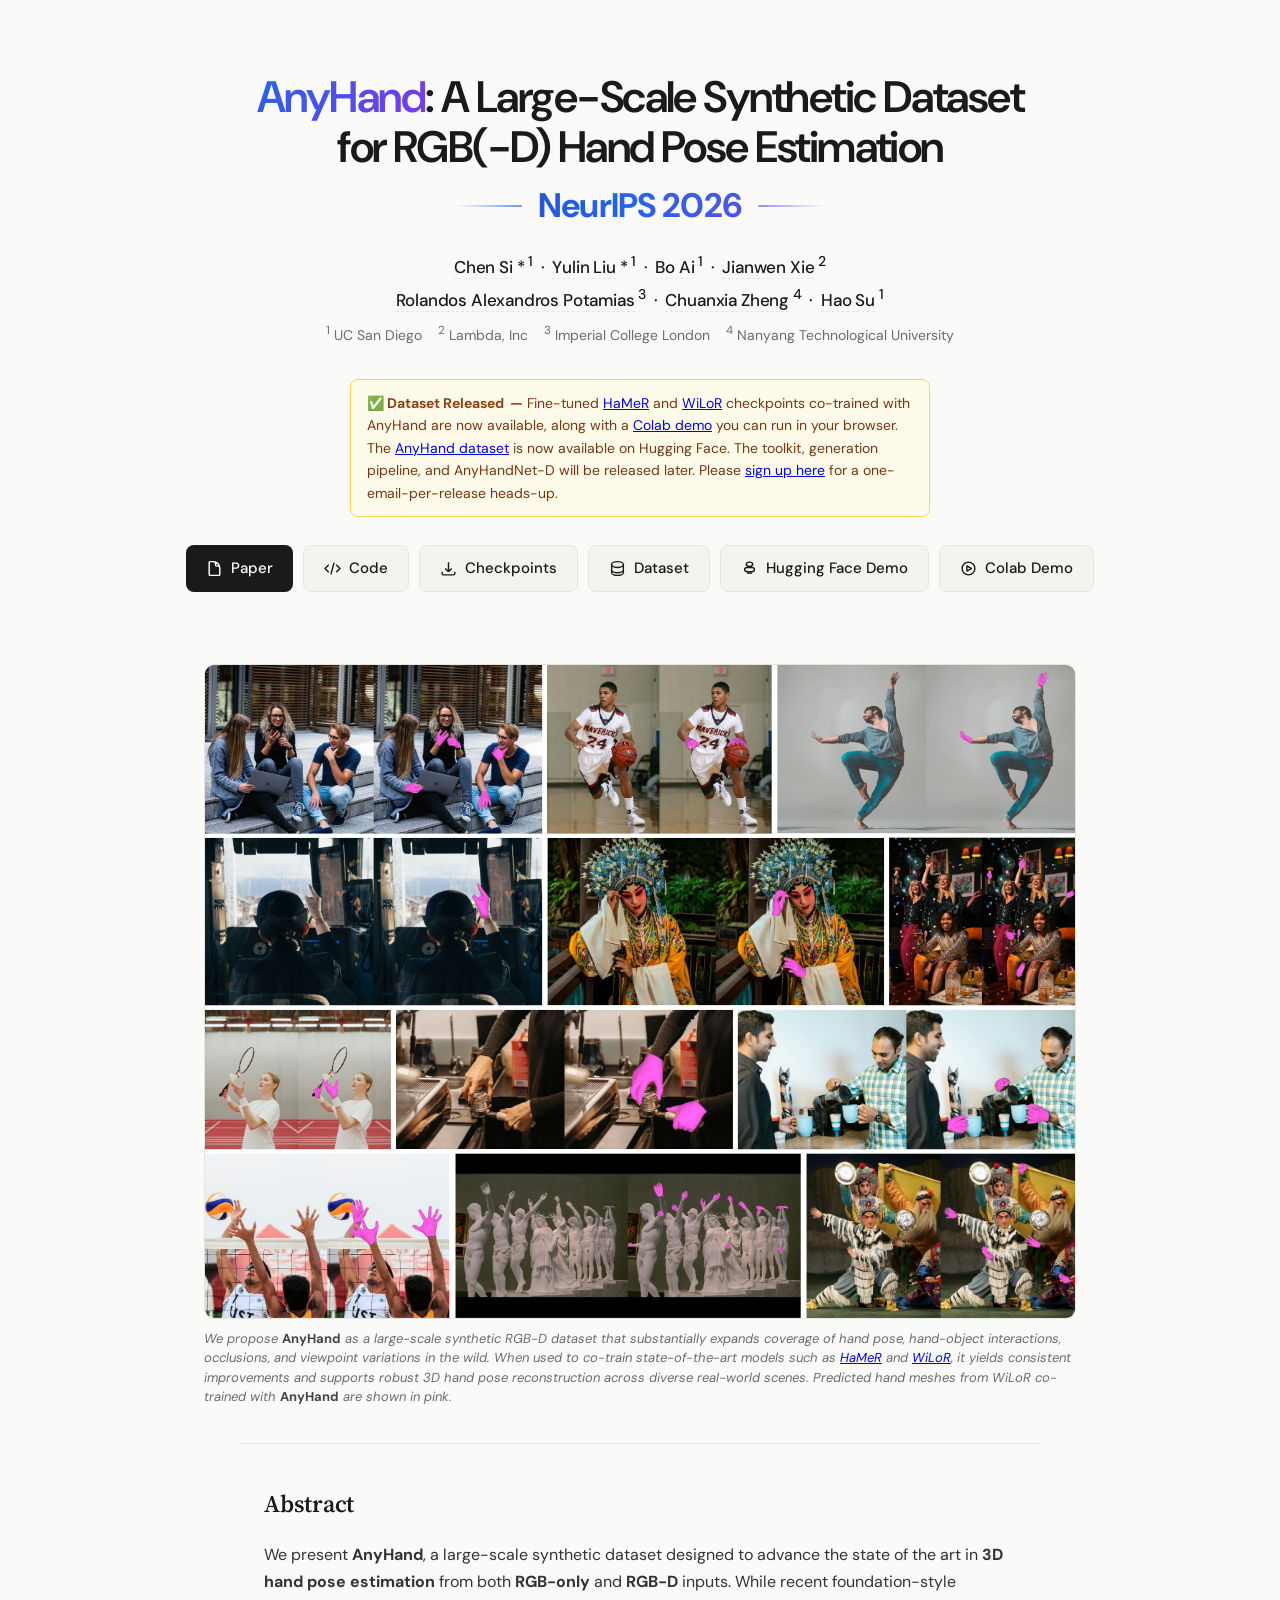
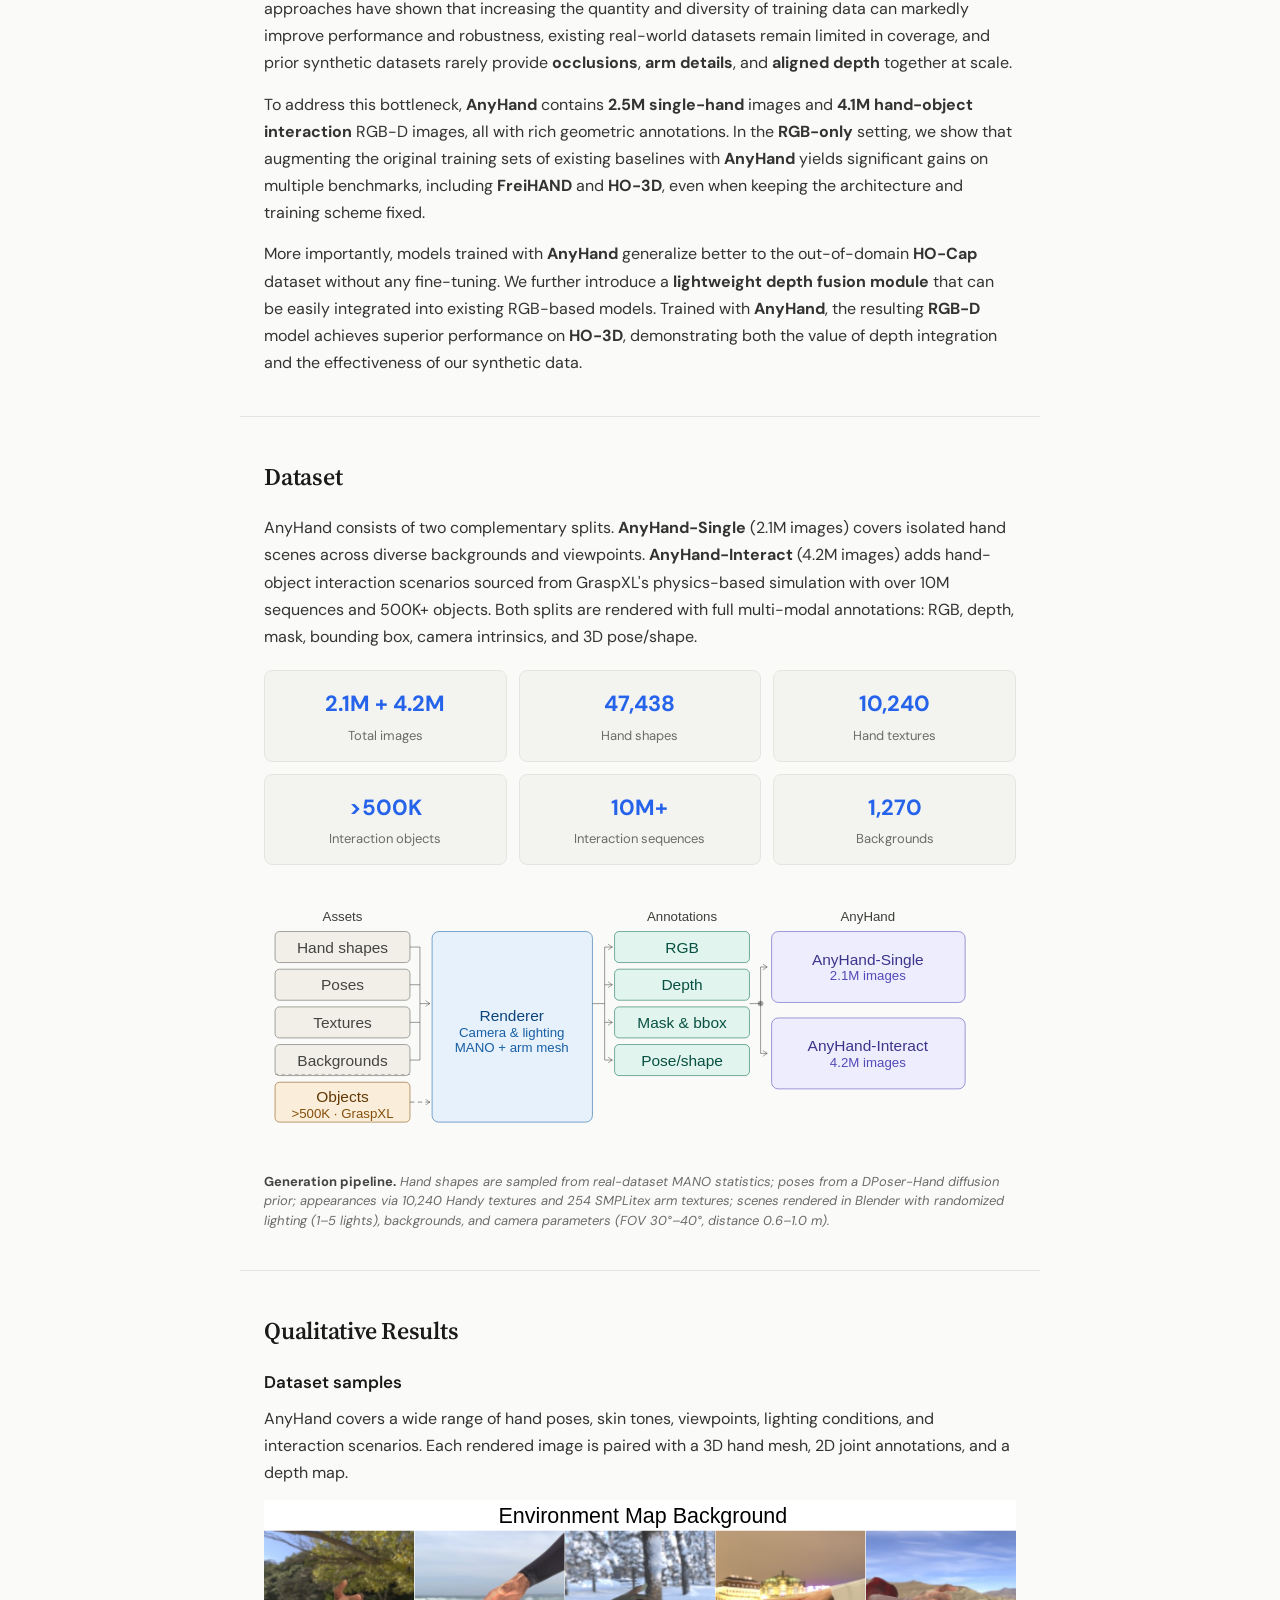
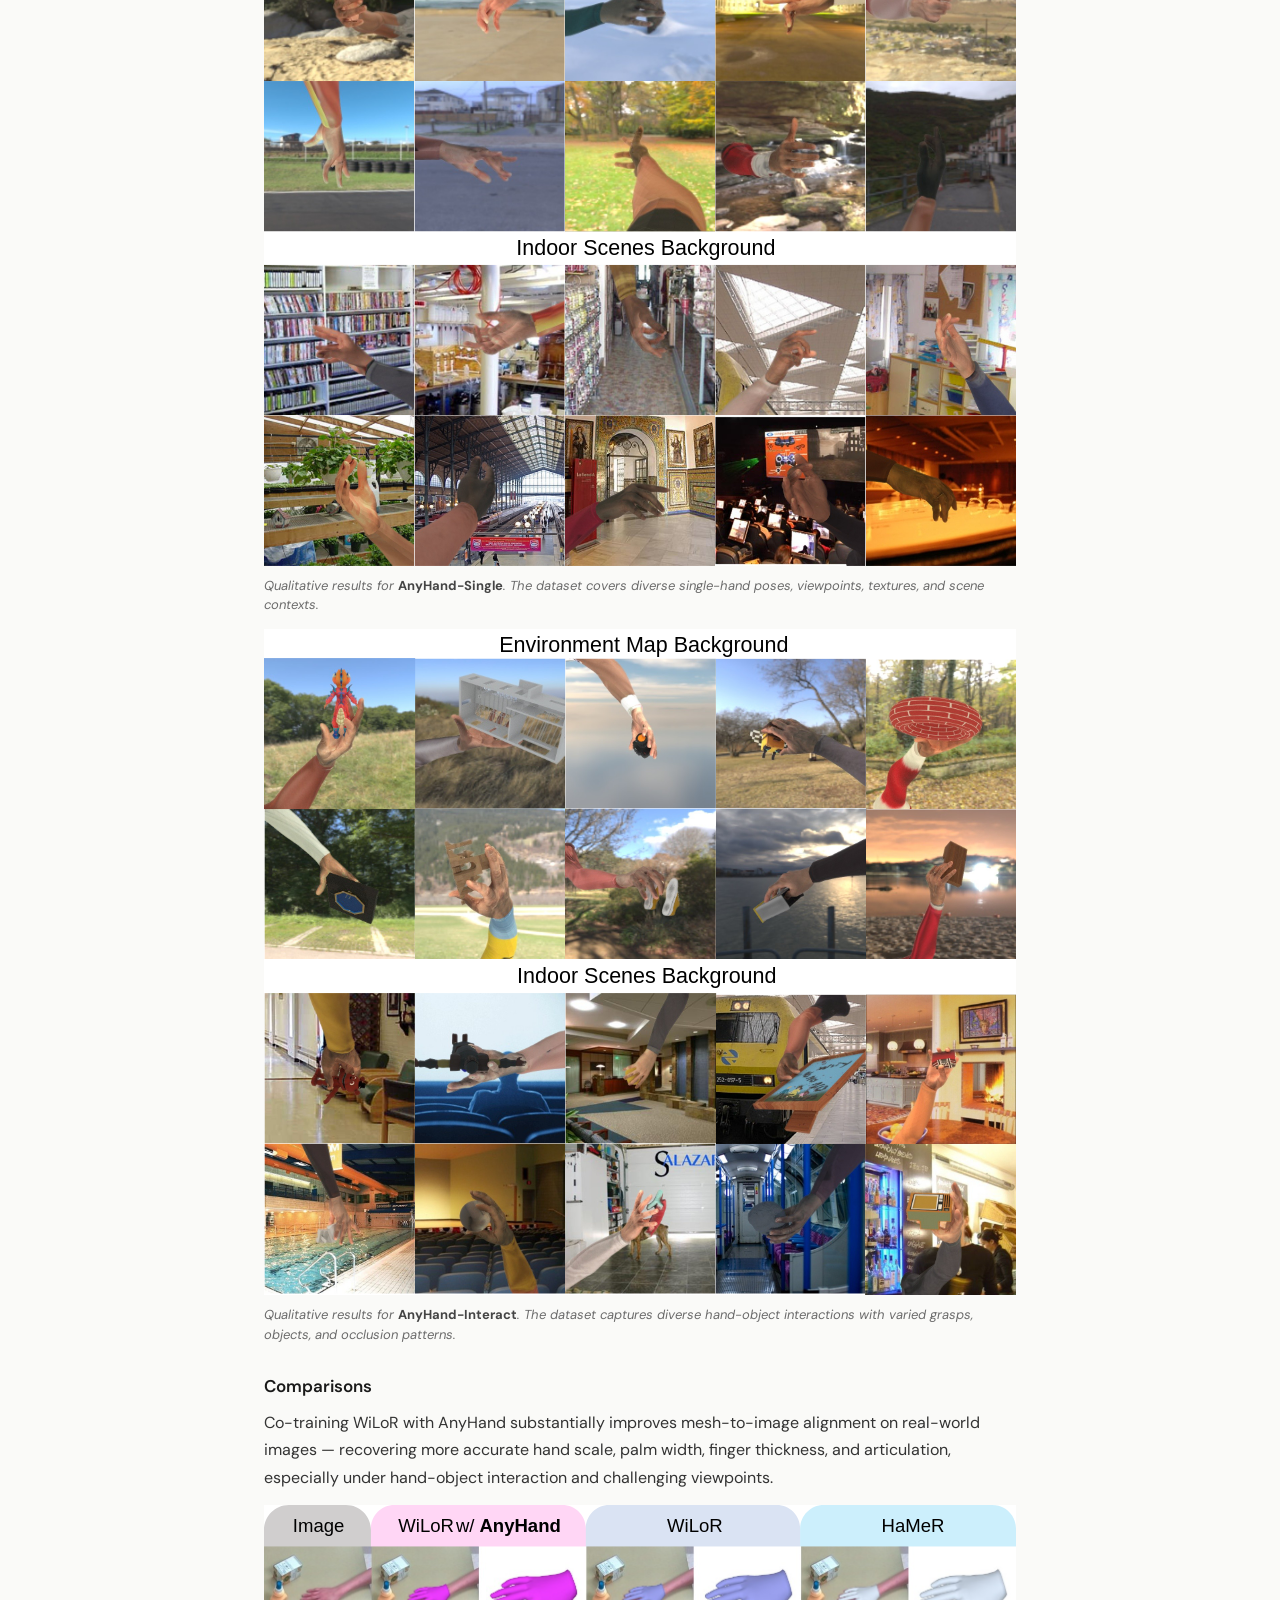
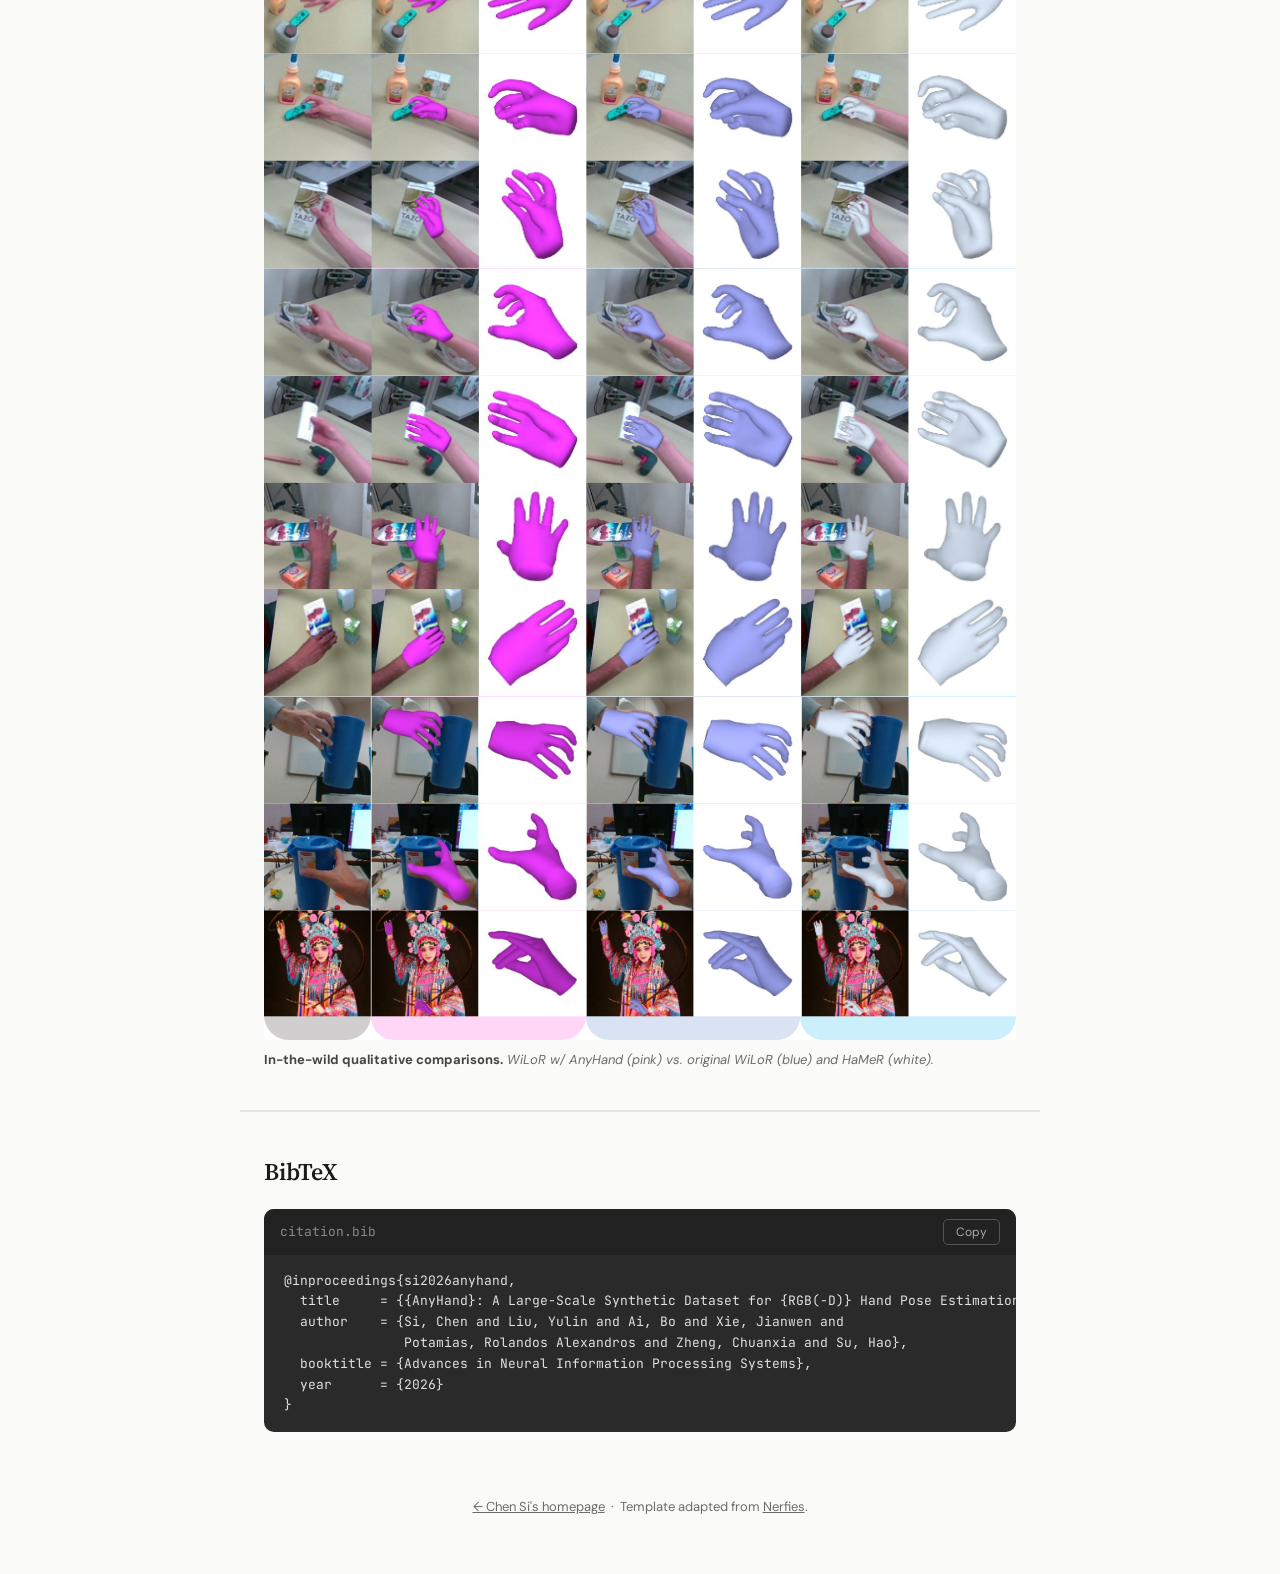
==== commit aa6831f9: "update dataset links" ====
--- a/projects/AnyHand/index.html
+++ b/projects/AnyHand/index.html
@@ -324,9 +324,9 @@
   </p>
 
   <div class="beta-note">
-    <strong>🚧 Beta Release &nbsp;—</strong>
+    <strong>✅ Dataset Released &nbsp;—</strong>
     Fine-tuned <a class="paper-link" href="https://arxiv.org/abs/2312.05251">HaMeR</a> and <a class="paper-link" href="https://arxiv.org/abs/2409.12259">WiLoR</a> checkpoints co-trained with AnyHand are now available, along with a <a class="paper-link" href="https://colab.research.google.com/drive/1O71DiPWzNlIflCVTViJeXp2VnfffHnTt">Colab demo</a> you can run in your browser.
-    The full dataset, generation pipeline, are AnyHandNet-D are still on the way.
+    The <a class="paper-link" href="https://huggingface.co/datasets/chen-si-02/AnyHand-Dataset">AnyHand dataset</a> is now available on Hugging Face. The toolkit, generation pipeline, and AnyHandNet-D will be released later.
     Please <a class="paper-link" href="https://forms.gle/4hUHmTcLUERzr1cV8">sign up here</a> for a one-email-per-release heads-up.
   </div>
 
@@ -349,7 +349,7 @@
       </svg>
       Checkpoints
     </a>
-    <a href="https://huggingface.co/chen-si-02/AnyHand-Dataset" class="link-btn secondary">
+    <a href="https://huggingface.co/datasets/chen-si-02/AnyHand-Dataset" class="link-btn secondary">
       <svg xmlns="http://www.w3.org/2000/svg" fill="none" viewBox="0 0 24 24" stroke="currentColor" stroke-width="2">
         <path d="M20.25 6.375c0 2.278-3.694 4.125-8.25 4.125S3.75 8.653 3.75 6.375m16.5 0c0-2.278-3.694-4.125-8.25-4.125S3.75 4.097 3.75 6.375m16.5 0v11.25c0 2.278-3.694 4.125-8.25 4.125s-8.25-1.847-8.25-4.125V6.375m16.5 0v3.75m-16.5-3.75v3.75m16.5 0v3.75C20.25 16.153 16.556 18 12 18s-8.25-1.847-8.25-4.125v-3.75"/>
       </svg>
